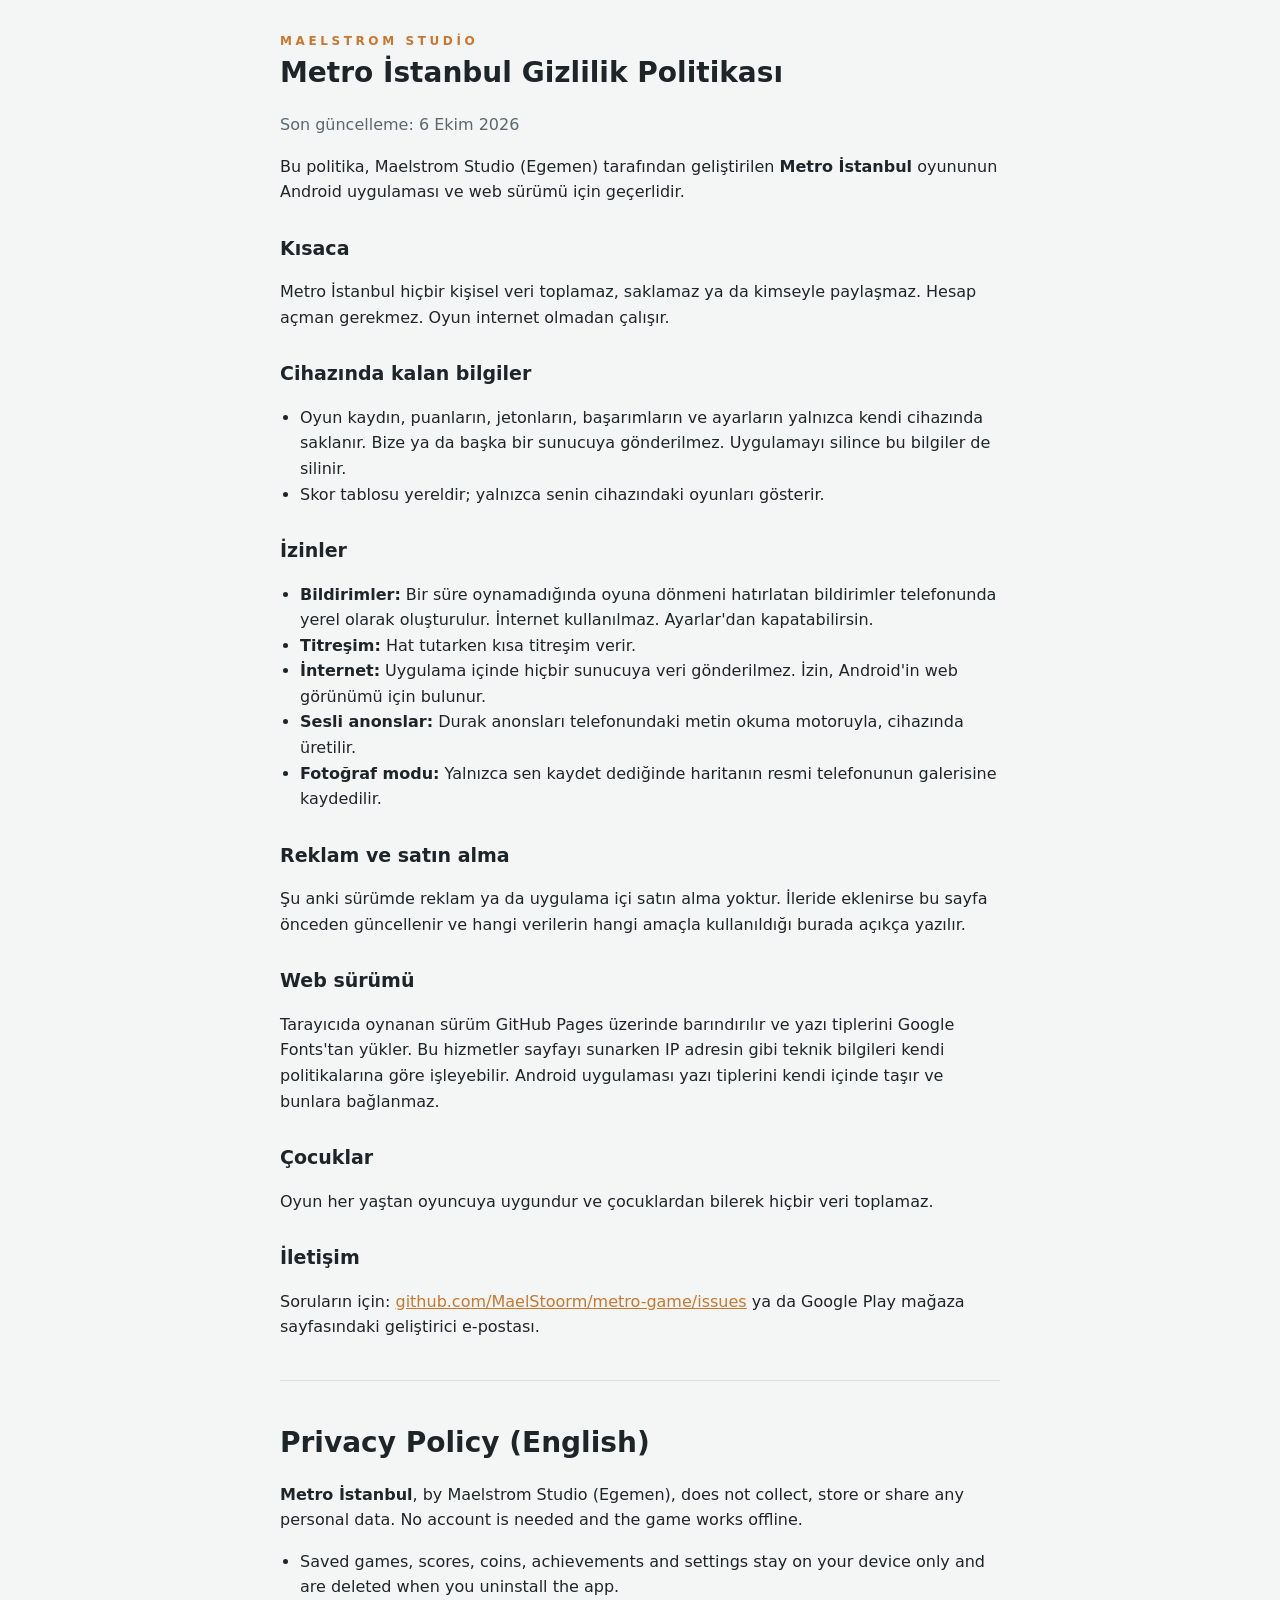
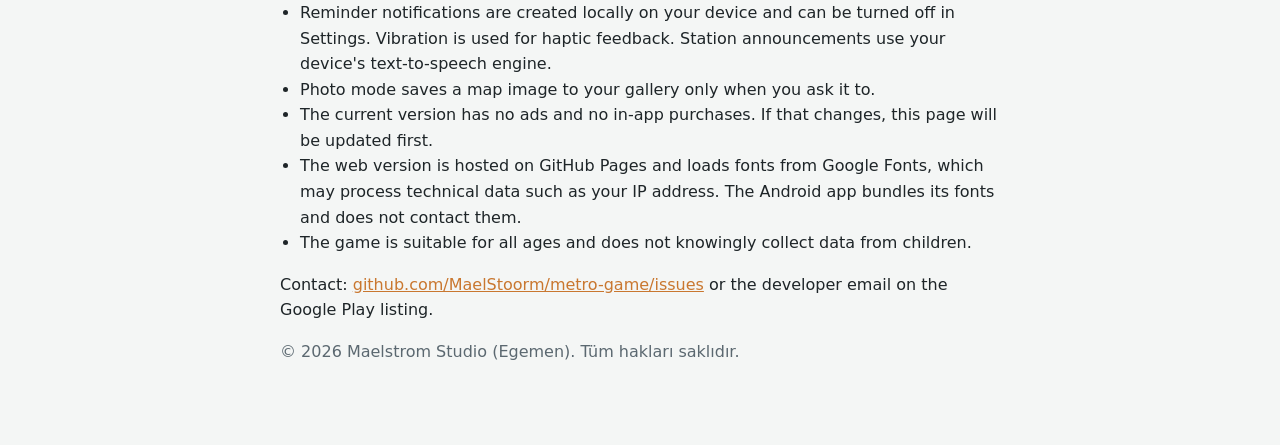
==== gizlilik.html @ 993d7b56 "Gizlilik politikası sayfası (Google Play için)" ====
<!doctype html>
<html lang="tr">
<head>
<meta charset="utf-8">
<meta name="viewport" content="width=device-width,initial-scale=1">
<title>Metro İstanbul · Gizlilik Politikası</title>
<style>
:root{--bg:#F4F6F5;--fg:#1E2528;--muted:#5B6870;--line:#D9DFDC;--accent:#C9772F}
@media (prefers-color-scheme:dark){:root{--bg:#0E1C26;--fg:#EEF2F3;--muted:#A7B6BE;--line:#26343D;--accent:#F2A65A}}
body{margin:0;background:var(--bg);color:var(--fg);font:16px/1.6 system-ui,-apple-system,"Segoe UI",Roboto,sans-serif}
main{max-width:720px;margin:0 auto;padding:32px 16px 64px}
h1{font-size:28px;margin:0 0 4px}h2{font-size:19px;margin:28px 0 6px}
.eyebrow{letter-spacing:.3em;font-size:12px;color:var(--accent);font-weight:700;text-transform:uppercase}
.muted{color:var(--muted)}hr{border:0;border-top:1px solid var(--line);margin:40px 0}
a{color:var(--accent)}ul{padding-left:20px}
</style>
</head>
<body>
<main>
<div class="eyebrow">Maelstrom Studio</div>
<h1>Metro İstanbul Gizlilik Politikası</h1>
<p class="muted">Son güncelleme: 6 Ekim 2026</p>

<p>Bu politika, Maelstrom Studio (Egemen) tarafından geliştirilen <strong>Metro İstanbul</strong> oyununun Android uygulaması ve web sürümü için geçerlidir.</p>

<h2>Kısaca</h2>
<p>Metro İstanbul hiçbir kişisel veri toplamaz, saklamaz ya da kimseyle paylaşmaz. Hesap açman gerekmez. Oyun internet olmadan çalışır.</p>

<h2>Cihazında kalan bilgiler</h2>
<ul>
<li>Oyun kaydın, puanların, jetonların, başarımların ve ayarların yalnızca kendi cihazında saklanır. Bize ya da başka bir sunucuya gönderilmez. Uygulamayı silince bu bilgiler de silinir.</li>
<li>Skor tablosu yereldir; yalnızca senin cihazındaki oyunları gösterir.</li>
</ul>

<h2>İzinler</h2>
<ul>
<li><strong>Bildirimler:</strong> Bir süre oynamadığında oyuna dönmeni hatırlatan bildirimler telefonunda yerel olarak oluşturulur. İnternet kullanılmaz. Ayarlar'dan kapatabilirsin.</li>
<li><strong>Titreşim:</strong> Hat tutarken kısa titreşim verir.</li>
<li><strong>İnternet:</strong> Uygulama içinde hiçbir sunucuya veri gönderilmez. İzin, Android'in web görünümü için bulunur.</li>
<li><strong>Sesli anonslar:</strong> Durak anonsları telefonundaki metin okuma motoruyla, cihazında üretilir.</li>
<li><strong>Fotoğraf modu:</strong> Yalnızca sen kaydet dediğinde haritanın resmi telefonunun galerisine kaydedilir.</li>
</ul>

<h2>Reklam ve satın alma</h2>
<p>Şu anki sürümde reklam ya da uygulama içi satın alma yoktur. İleride eklenirse bu sayfa önceden güncellenir ve hangi verilerin hangi amaçla kullanıldığı burada açıkça yazılır.</p>

<h2>Web sürümü</h2>
<p>Tarayıcıda oynanan sürüm GitHub Pages üzerinde barındırılır ve yazı tiplerini Google Fonts'tan yükler. Bu hizmetler sayfayı sunarken IP adresin gibi teknik bilgileri kendi politikalarına göre işleyebilir. Android uygulaması yazı tiplerini kendi içinde taşır ve bunlara bağlanmaz.</p>

<h2>Çocuklar</h2>
<p>Oyun her yaştan oyuncuya uygundur ve çocuklardan bilerek hiçbir veri toplamaz.</p>

<h2>İletişim</h2>
<p>Soruların için: <a href="https://github.com/MaelStoorm/metro-game/issues">github.com/MaelStoorm/metro-game/issues</a> ya da Google Play mağaza sayfasındaki geliştirici e-postası.</p>

<hr>

<h1 lang="en">Privacy Policy (English)</h1>
<div lang="en">
<p><strong>Metro İstanbul</strong>, by Maelstrom Studio (Egemen), does not collect, store or share any personal data. No account is needed and the game works offline.</p>
<ul>
<li>Saved games, scores, coins, achievements and settings stay on your device only and are deleted when you uninstall the app.</li>
<li>Reminder notifications are created locally on your device and can be turned off in Settings. Vibration is used for haptic feedback. Station announcements use your device's text-to-speech engine.</li>
<li>Photo mode saves a map image to your gallery only when you ask it to.</li>
<li>The current version has no ads and no in-app purchases. If that changes, this page will be updated first.</li>
<li>The web version is hosted on GitHub Pages and loads fonts from Google Fonts, which may process technical data such as your IP address. The Android app bundles its fonts and does not contact them.</li>
<li>The game is suitable for all ages and does not knowingly collect data from children.</li>
</ul>
<p>Contact: <a href="https://github.com/MaelStoorm/metro-game/issues">github.com/MaelStoorm/metro-game/issues</a> or the developer email on the Google Play listing.</p>
</div>
<p class="muted">© 2026 Maelstrom Studio (Egemen). Tüm hakları saklıdır.</p>
</main>
</body>
</html>
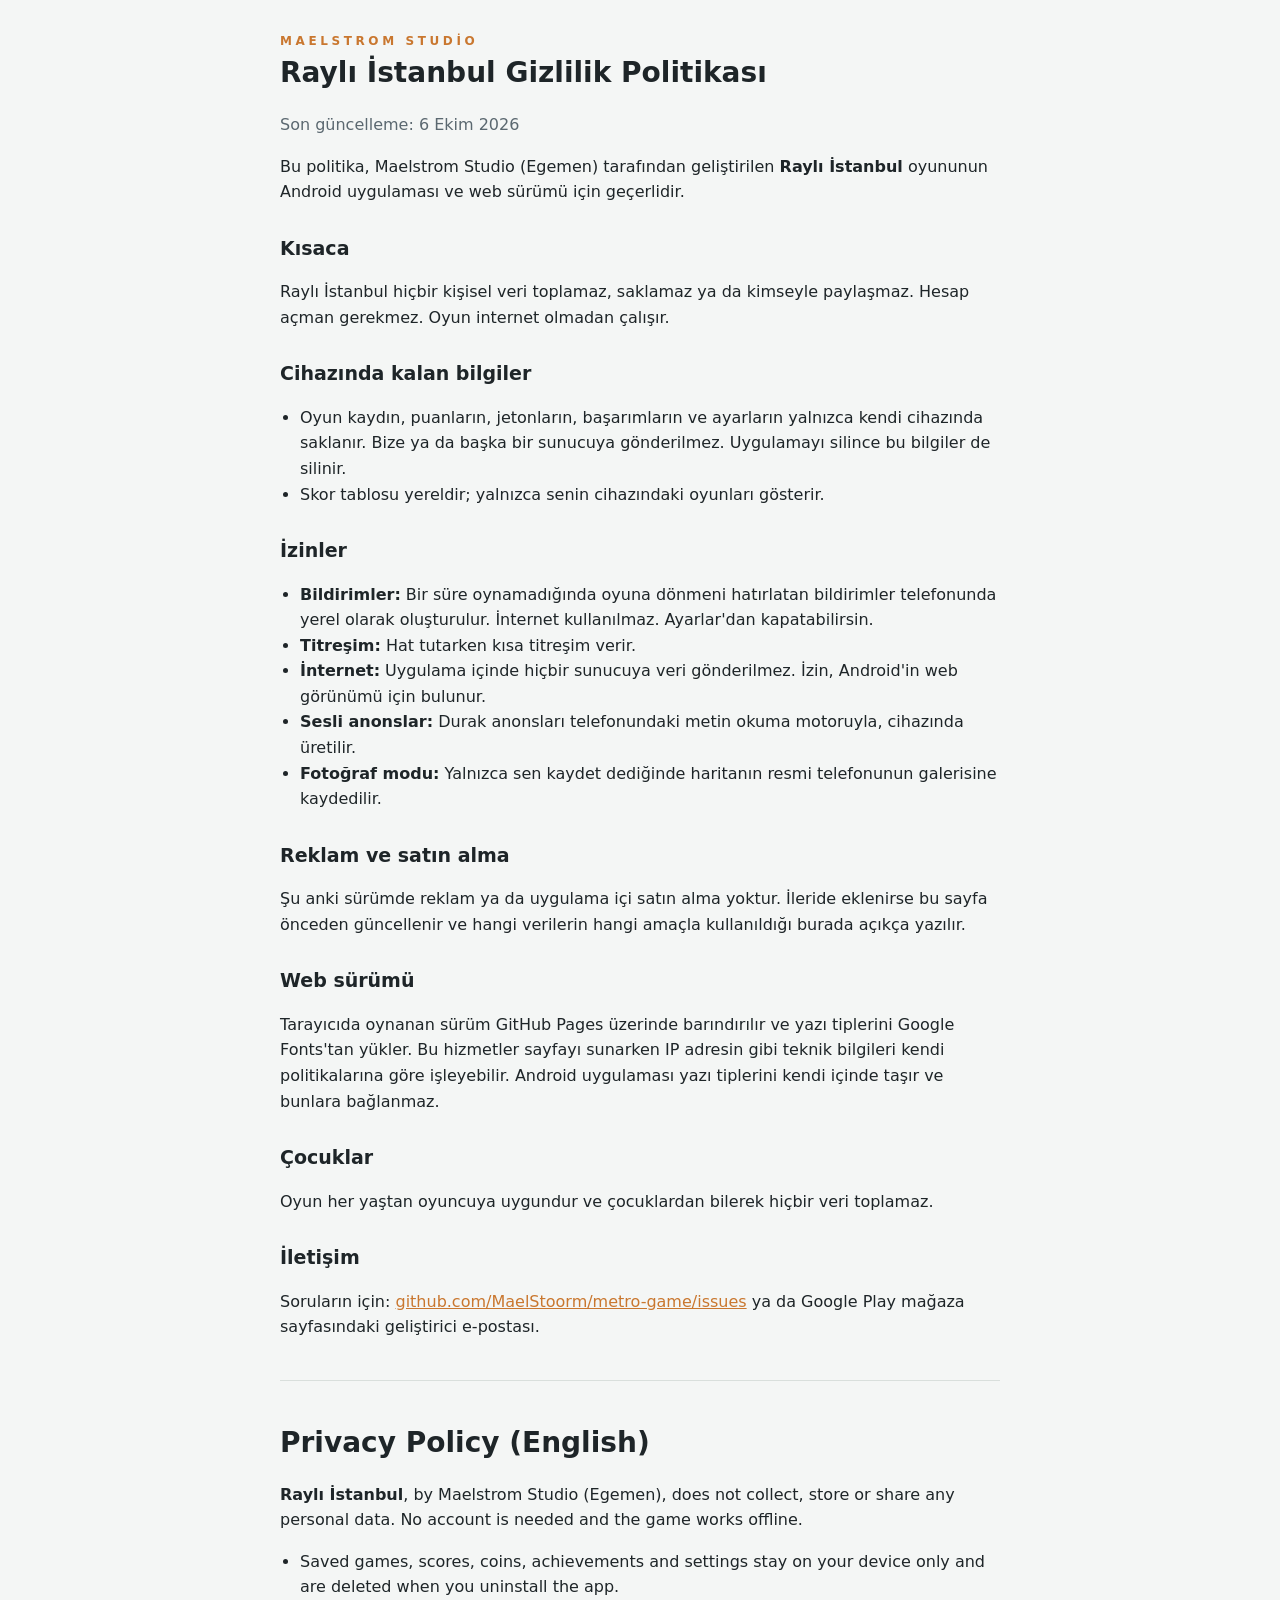
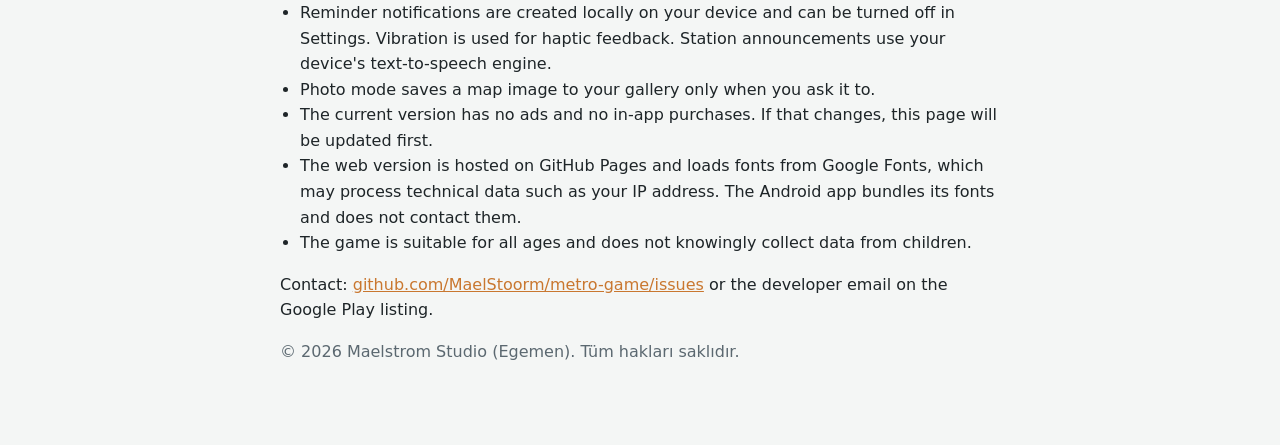
==== commit 215c8d1a: "Oyunun adı Raylı İstanbul oldu Metro İstanbul, metroyu işleten şirketin adı olduğu için Google Play'" ====
--- a/gizlilik.html
+++ b/gizlilik.html
@@ -3,7 +3,7 @@
 <head>
 <meta charset="utf-8">
 <meta name="viewport" content="width=device-width,initial-scale=1">
-<title>Metro İstanbul · Gizlilik Politikası</title>
+<title>Raylı İstanbul · Gizlilik Politikası</title>
 <style>
 :root{--bg:#F4F6F5;--fg:#1E2528;--muted:#5B6870;--line:#D9DFDC;--accent:#C9772F}
 @media (prefers-color-scheme:dark){:root{--bg:#0E1C26;--fg:#EEF2F3;--muted:#A7B6BE;--line:#26343D;--accent:#F2A65A}}
@@ -18,13 +18,13 @@
 <body>
 <main>
 <div class="eyebrow">Maelstrom Studio</div>
-<h1>Metro İstanbul Gizlilik Politikası</h1>
+<h1>Raylı İstanbul Gizlilik Politikası</h1>
 <p class="muted">Son güncelleme: 6 Ekim 2026</p>
 
-<p>Bu politika, Maelstrom Studio (Egemen) tarafından geliştirilen <strong>Metro İstanbul</strong> oyununun Android uygulaması ve web sürümü için geçerlidir.</p>
+<p>Bu politika, Maelstrom Studio (Egemen) tarafından geliştirilen <strong>Raylı İstanbul</strong> oyununun Android uygulaması ve web sürümü için geçerlidir.</p>
 
 <h2>Kısaca</h2>
-<p>Metro İstanbul hiçbir kişisel veri toplamaz, saklamaz ya da kimseyle paylaşmaz. Hesap açman gerekmez. Oyun internet olmadan çalışır.</p>
+<p>Raylı İstanbul hiçbir kişisel veri toplamaz, saklamaz ya da kimseyle paylaşmaz. Hesap açman gerekmez. Oyun internet olmadan çalışır.</p>
 
 <h2>Cihazında kalan bilgiler</h2>
 <ul>
@@ -57,7 +57,7 @@
 
 <h1 lang="en">Privacy Policy (English)</h1>
 <div lang="en">
-<p><strong>Metro İstanbul</strong>, by Maelstrom Studio (Egemen), does not collect, store or share any personal data. No account is needed and the game works offline.</p>
+<p><strong>Raylı İstanbul</strong>, by Maelstrom Studio (Egemen), does not collect, store or share any personal data. No account is needed and the game works offline.</p>
 <ul>
 <li>Saved games, scores, coins, achievements and settings stay on your device only and are deleted when you uninstall the app.</li>
 <li>Reminder notifications are created locally on your device and can be turned off in Settings. Vibration is used for haptic feedback. Station announcements use your device's text-to-speech engine.</li>
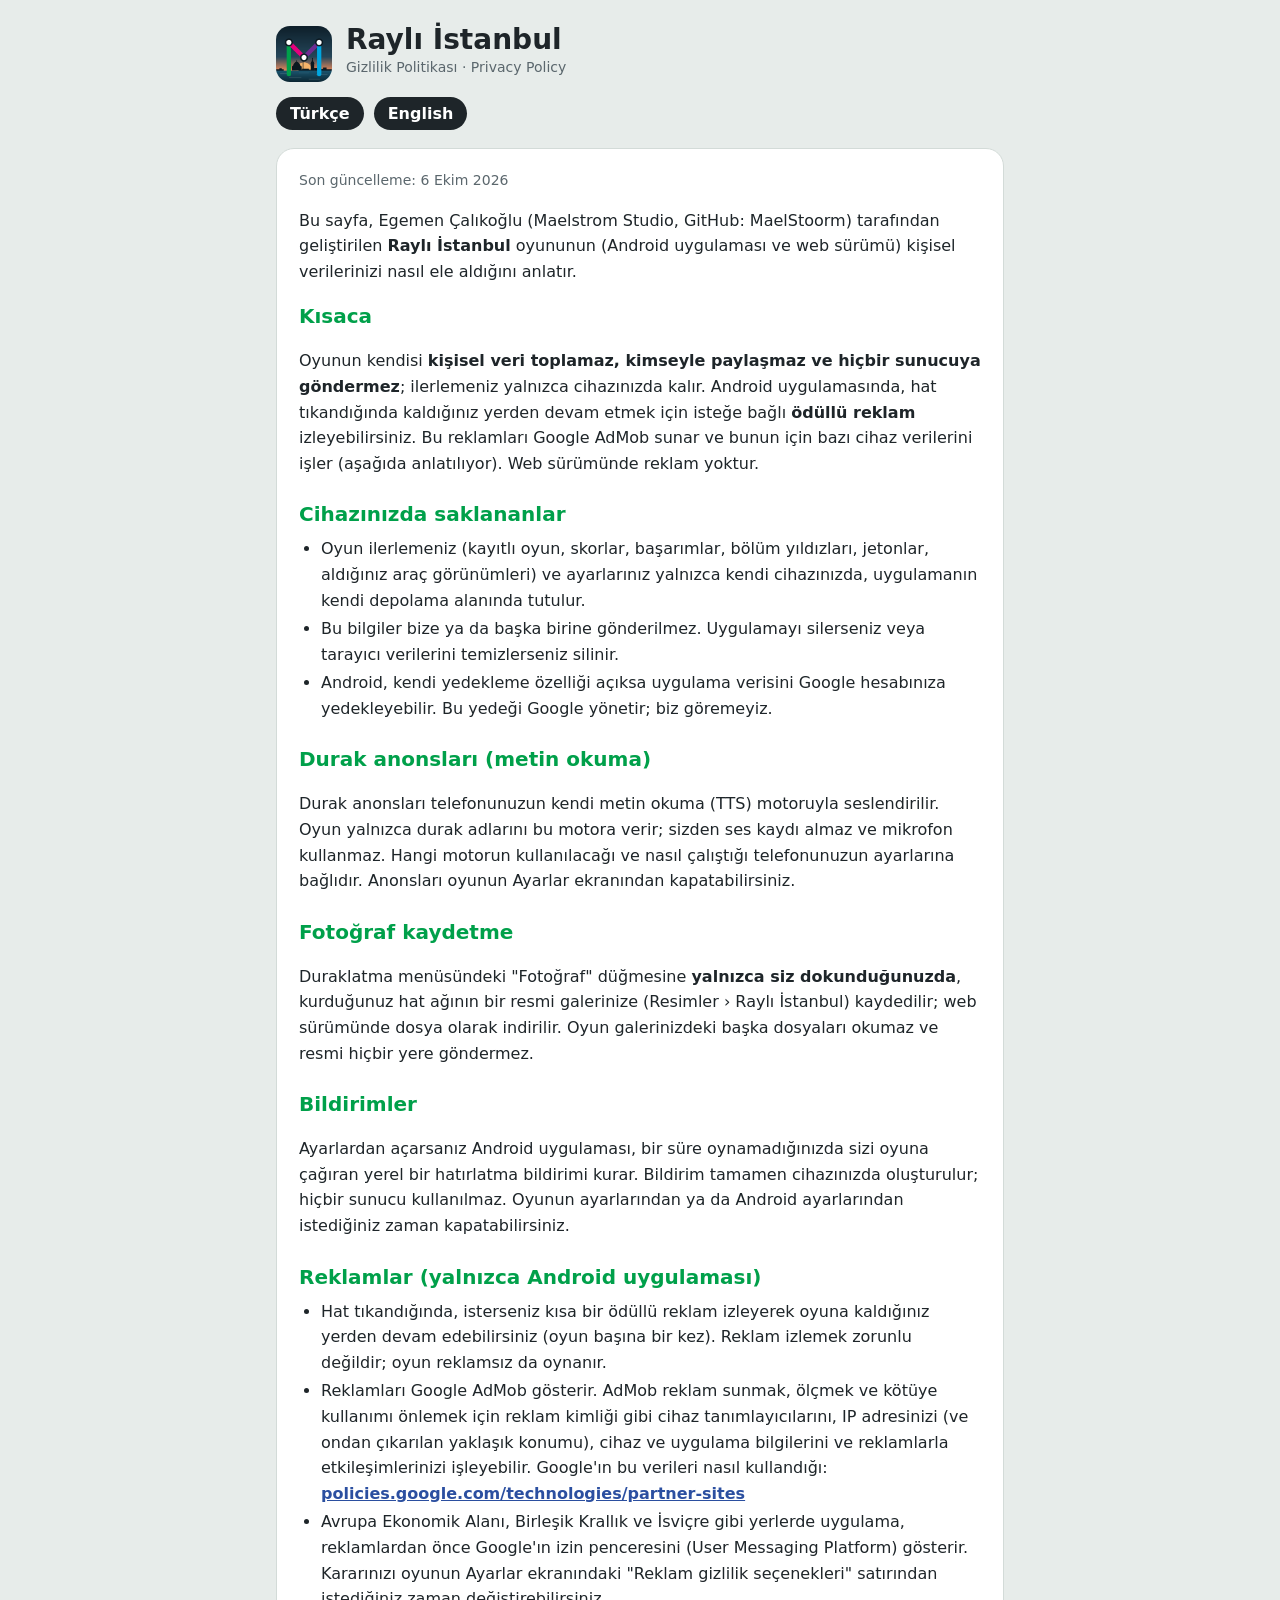
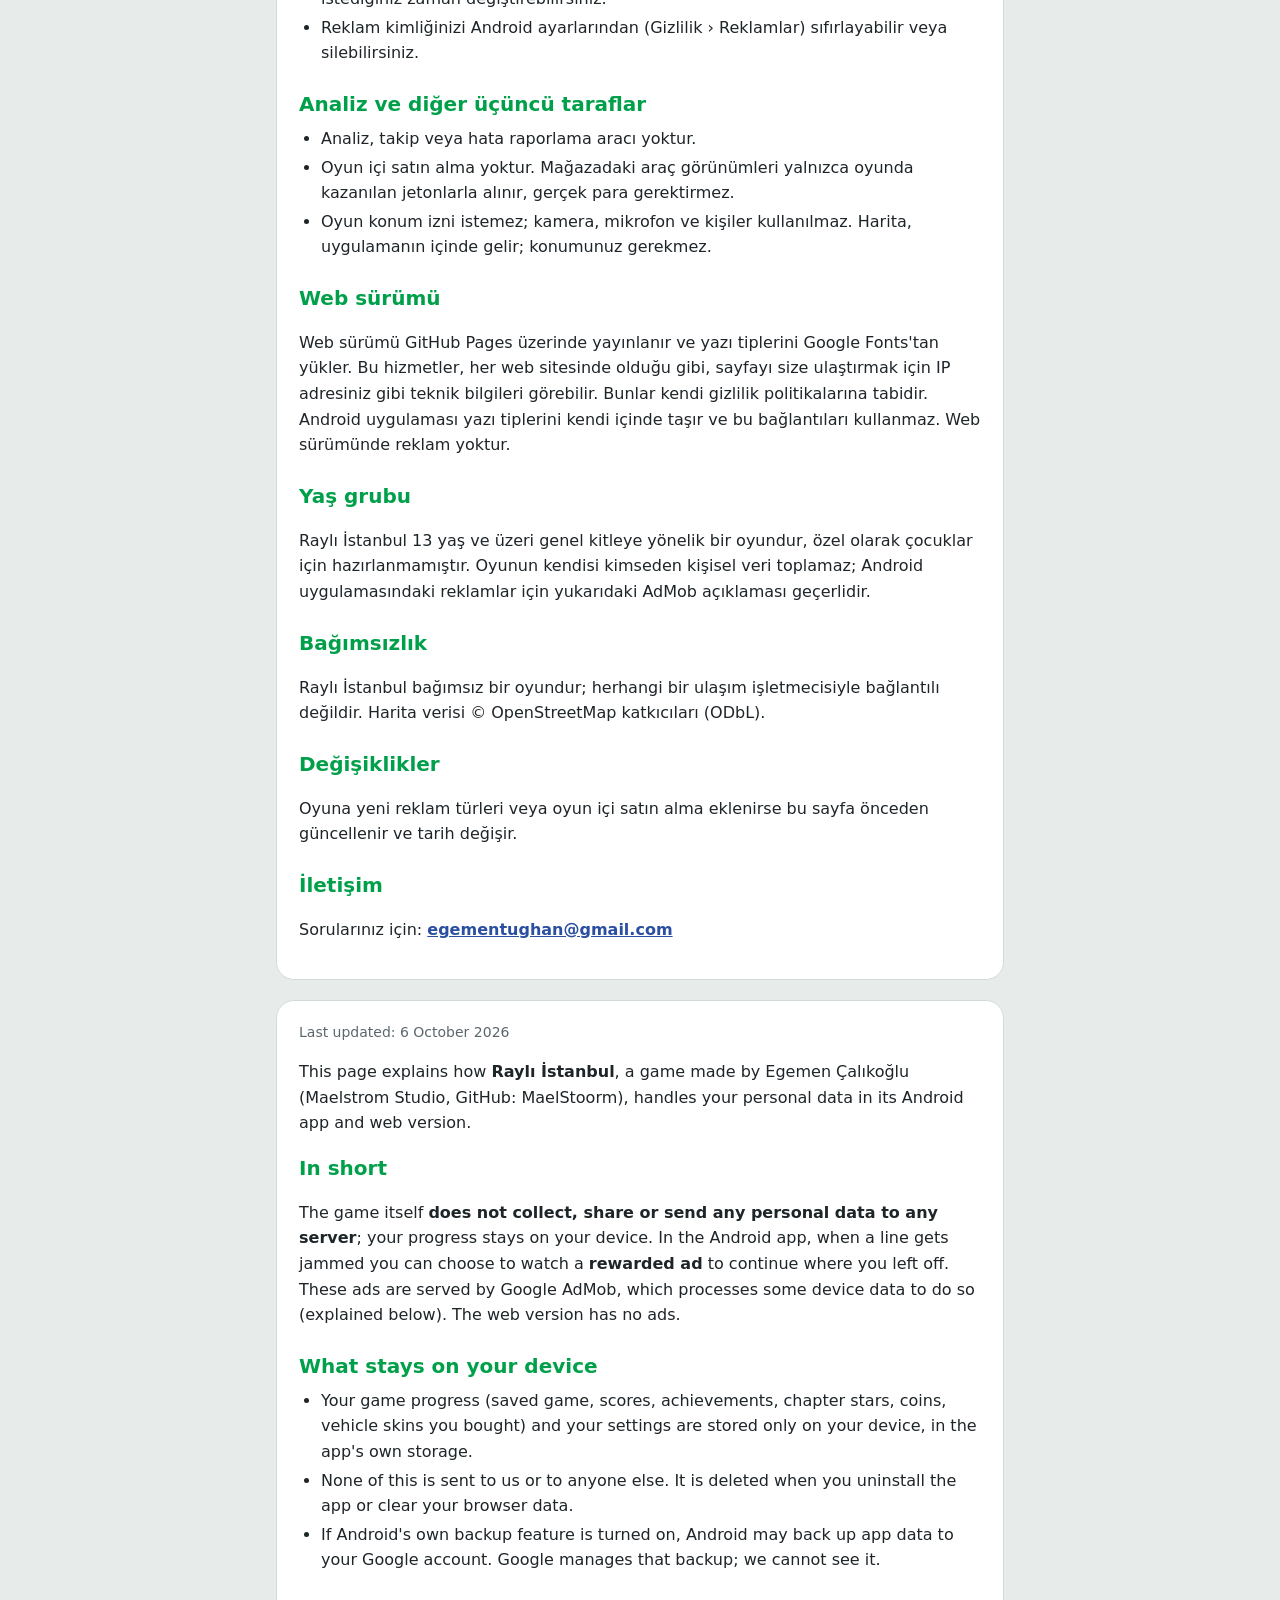
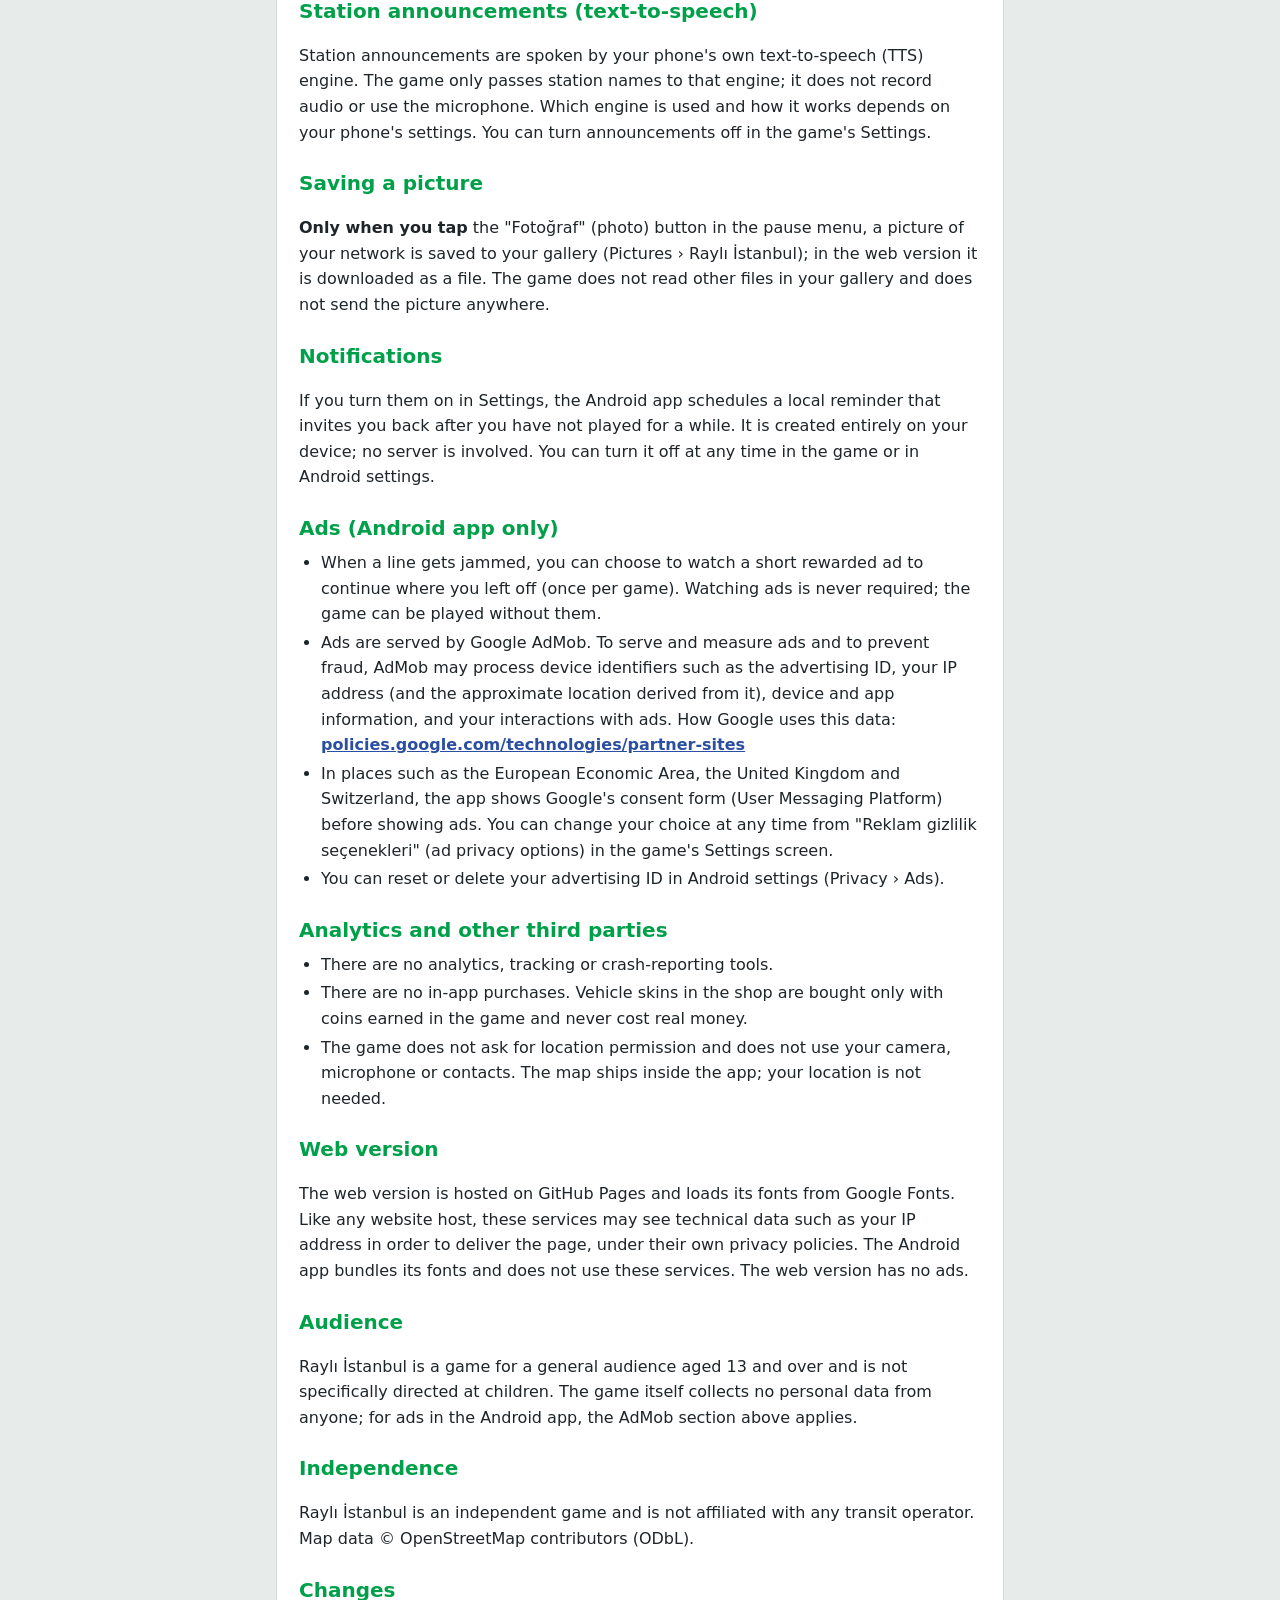
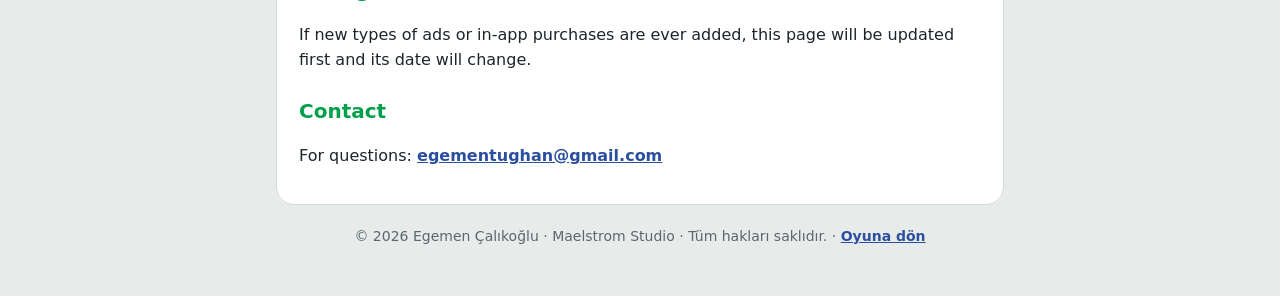
==== commit 5becde8e: "Gizlilik politikası sayfası eklendi (Türkçe ve İngilizce)" ====
--- a/gizlilik.html
+++ b/gizlilik.html
@@ -2,73 +2,151 @@
 <html lang="tr">
 <head>
 <meta charset="utf-8">
-<meta name="viewport" content="width=device-width,initial-scale=1">
+<meta name="viewport" content="width=device-width, initial-scale=1">
 <title>Raylı İstanbul · Gizlilik Politikası</title>
+<meta name="author" content="Egemen Çalıkoğlu (MaelStoorm)">
+<meta name="copyright" content="© 2026 Egemen Çalıkoğlu. Tüm hakları saklıdır.">
+<link rel="icon" href="icon-192.png">
 <style>
-:root{--bg:#F4F6F5;--fg:#1E2528;--muted:#5B6870;--line:#D9DFDC;--accent:#C9772F}
-@media (prefers-color-scheme:dark){:root{--bg:#0E1C26;--fg:#EEF2F3;--muted:#A7B6BE;--line:#26343D;--accent:#F2A65A}}
-body{margin:0;background:var(--bg);color:var(--fg);font:16px/1.6 system-ui,-apple-system,"Segoe UI",Roboto,sans-serif}
-main{max-width:720px;margin:0 auto;padding:32px 16px 64px}
-h1{font-size:28px;margin:0 0 4px}h2{font-size:19px;margin:28px 0 6px}
-.eyebrow{letter-spacing:.3em;font-size:12px;color:var(--accent);font-weight:700;text-transform:uppercase}
-.muted{color:var(--muted)}hr{border:0;border-top:1px solid var(--line);margin:40px 0}
-a{color:var(--accent)}ul{padding-left:20px}
+:root{--bg:#e7ecea;--paper:#ffffff;--ink:#1e2529;--ink-soft:#5b676d;--accent:#00A04A;--link:#2B4FA0;--line:#d3dbd8;color-scheme:light}
+*{box-sizing:border-box}
+body{margin:0;background:var(--bg);color:var(--ink);font:16px/1.6 "Barlow",system-ui,-apple-system,"Segoe UI",sans-serif}
+main{max-width:760px;margin:0 auto;padding:24px 16px 48px}
+header{display:flex;align-items:center;gap:14px;margin:0 0 6px}
+header img{width:56px;height:56px;border-radius:14px;flex:none}
+.card{background:var(--paper);border:1px solid var(--line);border-radius:18px;padding:20px 22px;margin:0 0 20px}
+h1{font-size:28px;line-height:1.15;margin:0}
+h2{font-size:20px;margin:22px 0 6px;color:var(--accent)}
+h2:first-of-type{margin-top:8px}
+.sub{color:var(--ink-soft);margin:0 0 6px;font-size:14px}
+ul{padding-left:22px;margin:6px 0}
+li{margin:3px 0}
+a{color:var(--link);font-weight:600;overflow-wrap:anywhere}
+.lang{display:flex;gap:10px;margin:12px 0 18px}
+.lang a{background:var(--ink);border-radius:99px;padding:4px 14px;text-decoration:none;color:#fff}
+footer{color:var(--ink-soft);font-size:14px;text-align:center}
 </style>
 </head>
 <body>
 <main>
-<div class="eyebrow">Maelstrom Studio</div>
-<h1>Raylı İstanbul Gizlilik Politikası</h1>
-<p class="muted">Son güncelleme: 6 Ekim 2026</p>
+<header>
+  <img src="icon-192.png" alt="">
+  <div>
+    <h1>Raylı İstanbul</h1>
+    <p class="sub">Gizlilik Politikası · Privacy Policy</p>
+  </div>
+</header>
+<nav class="lang"><a href="#tr">Türkçe</a><a href="#en">English</a></nav>
 
-<p>Bu politika, Maelstrom Studio (Egemen) tarafından geliştirilen <strong>Raylı İstanbul</strong> oyununun Android uygulaması ve web sürümü için geçerlidir.</p>
+<section class="card" id="tr" lang="tr">
+  <p class="sub">Son güncelleme: 6 Ekim 2026</p>
+  <p>Bu sayfa, Egemen Çalıkoğlu (Maelstrom Studio, GitHub: MaelStoorm) tarafından geliştirilen <strong>Raylı İstanbul</strong> oyununun (Android uygulaması ve web sürümü) kişisel verilerinizi nasıl ele aldığını anlatır.</p>
 
-<h2>Kısaca</h2>
-<p>Raylı İstanbul hiçbir kişisel veri toplamaz, saklamaz ya da kimseyle paylaşmaz. Hesap açman gerekmez. Oyun internet olmadan çalışır.</p>
+  <h2>Kısaca</h2>
+  <p>Oyunun kendisi <strong>kişisel veri toplamaz, kimseyle paylaşmaz ve hiçbir sunucuya göndermez</strong>; ilerlemeniz yalnızca cihazınızda kalır. Android uygulamasında, hat tıkandığında kaldığınız yerden devam etmek için isteğe bağlı <strong>ödüllü reklam</strong> izleyebilirsiniz. Bu reklamları Google AdMob sunar ve bunun için bazı cihaz verilerini işler (aşağıda anlatılıyor). Web sürümünde reklam yoktur.</p>
 
-<h2>Cihazında kalan bilgiler</h2>
-<ul>
-<li>Oyun kaydın, puanların, jetonların, başarımların ve ayarların yalnızca kendi cihazında saklanır. Bize ya da başka bir sunucuya gönderilmez. Uygulamayı silince bu bilgiler de silinir.</li>
-<li>Skor tablosu yereldir; yalnızca senin cihazındaki oyunları gösterir.</li>
-</ul>
+  <h2>Cihazınızda saklananlar</h2>
+  <ul>
+    <li>Oyun ilerlemeniz (kayıtlı oyun, skorlar, başarımlar, bölüm yıldızları, jetonlar, aldığınız araç görünümleri) ve ayarlarınız yalnızca kendi cihazınızda, uygulamanın kendi depolama alanında tutulur.</li>
+    <li>Bu bilgiler bize ya da başka birine gönderilmez. Uygulamayı silerseniz veya tarayıcı verilerini temizlerseniz silinir.</li>
+    <li>Android, kendi yedekleme özelliği açıksa uygulama verisini Google hesabınıza yedekleyebilir. Bu yedeği Google yönetir; biz göremeyiz.</li>
+  </ul>
 
-<h2>İzinler</h2>
-<ul>
-<li><strong>Bildirimler:</strong> Bir süre oynamadığında oyuna dönmeni hatırlatan bildirimler telefonunda yerel olarak oluşturulur. İnternet kullanılmaz. Ayarlar'dan kapatabilirsin.</li>
-<li><strong>Titreşim:</strong> Hat tutarken kısa titreşim verir.</li>
-<li><strong>İnternet:</strong> Uygulama içinde hiçbir sunucuya veri gönderilmez. İzin, Android'in web görünümü için bulunur.</li>
-<li><strong>Sesli anonslar:</strong> Durak anonsları telefonundaki metin okuma motoruyla, cihazında üretilir.</li>
-<li><strong>Fotoğraf modu:</strong> Yalnızca sen kaydet dediğinde haritanın resmi telefonunun galerisine kaydedilir.</li>
-</ul>
+  <h2>Durak anonsları (metin okuma)</h2>
+  <p>Durak anonsları telefonunuzun kendi metin okuma (TTS) motoruyla seslendirilir. Oyun yalnızca durak adlarını bu motora verir; sizden ses kaydı almaz ve mikrofon kullanmaz. Hangi motorun kullanılacağı ve nasıl çalıştığı telefonunuzun ayarlarına bağlıdır. Anonsları oyunun Ayarlar ekranından kapatabilirsiniz.</p>
 
-<h2>Reklam ve satın alma</h2>
-<p>Şu anki sürümde reklam ya da uygulama içi satın alma yoktur. İleride eklenirse bu sayfa önceden güncellenir ve hangi verilerin hangi amaçla kullanıldığı burada açıkça yazılır.</p>
+  <h2>Fotoğraf kaydetme</h2>
+  <p>Duraklatma menüsündeki "Fotoğraf" düğmesine <strong>yalnızca siz dokunduğunuzda</strong>, kurduğunuz hat ağının bir resmi galerinize (Resimler › Raylı İstanbul) kaydedilir; web sürümünde dosya olarak indirilir. Oyun galerinizdeki başka dosyaları okumaz ve resmi hiçbir yere göndermez.</p>
 
-<h2>Web sürümü</h2>
-<p>Tarayıcıda oynanan sürüm GitHub Pages üzerinde barındırılır ve yazı tiplerini Google Fonts'tan yükler. Bu hizmetler sayfayı sunarken IP adresin gibi teknik bilgileri kendi politikalarına göre işleyebilir. Android uygulaması yazı tiplerini kendi içinde taşır ve bunlara bağlanmaz.</p>
+  <h2>Bildirimler</h2>
+  <p>Ayarlardan açarsanız Android uygulaması, bir süre oynamadığınızda sizi oyuna çağıran yerel bir hatırlatma bildirimi kurar. Bildirim tamamen cihazınızda oluşturulur; hiçbir sunucu kullanılmaz. Oyunun ayarlarından ya da Android ayarlarından istediğiniz zaman kapatabilirsiniz.</p>
 
-<h2>Çocuklar</h2>
-<p>Oyun her yaştan oyuncuya uygundur ve çocuklardan bilerek hiçbir veri toplamaz.</p>
+  <h2>Reklamlar (yalnızca Android uygulaması)</h2>
+  <ul>
+    <li>Hat tıkandığında, isterseniz kısa bir ödüllü reklam izleyerek oyuna kaldığınız yerden devam edebilirsiniz (oyun başına bir kez). Reklam izlemek zorunlu değildir; oyun reklamsız da oynanır.</li>
+    <li>Reklamları Google AdMob gösterir. AdMob reklam sunmak, ölçmek ve kötüye kullanımı önlemek için reklam kimliği gibi cihaz tanımlayıcılarını, IP adresinizi (ve ondan çıkarılan yaklaşık konumu), cihaz ve uygulama bilgilerini ve reklamlarla etkileşimlerinizi işleyebilir. Google'ın bu verileri nasıl kullandığı: <a href="https://policies.google.com/technologies/partner-sites">policies.google.com/technologies/partner-sites</a></li>
+    <li>Avrupa Ekonomik Alanı, Birleşik Krallık ve İsviçre gibi yerlerde uygulama, reklamlardan önce Google'ın izin penceresini (User Messaging Platform) gösterir. Kararınızı oyunun Ayarlar ekranındaki "Reklam gizlilik seçenekleri" satırından istediğiniz zaman değiştirebilirsiniz.</li>
+    <li>Reklam kimliğinizi Android ayarlarından (Gizlilik › Reklamlar) sıfırlayabilir veya silebilirsiniz.</li>
+  </ul>
 
-<h2>İletişim</h2>
-<p>Soruların için: <a href="https://github.com/MaelStoorm/metro-game/issues">github.com/MaelStoorm/metro-game/issues</a> ya da Google Play mağaza sayfasındaki geliştirici e-postası.</p>
+  <h2>Analiz ve diğer üçüncü taraflar</h2>
+  <ul>
+    <li>Analiz, takip veya hata raporlama aracı yoktur.</li>
+    <li>Oyun içi satın alma yoktur. Mağazadaki araç görünümleri yalnızca oyunda kazanılan jetonlarla alınır, gerçek para gerektirmez.</li>
+    <li>Oyun konum izni istemez; kamera, mikrofon ve kişiler kullanılmaz. Harita, uygulamanın içinde gelir; konumunuz gerekmez.</li>
+  </ul>
 
-<hr>
+  <h2>Web sürümü</h2>
+  <p>Web sürümü GitHub Pages üzerinde yayınlanır ve yazı tiplerini Google Fonts'tan yükler. Bu hizmetler, her web sitesinde olduğu gibi, sayfayı size ulaştırmak için IP adresiniz gibi teknik bilgileri görebilir. Bunlar kendi gizlilik politikalarına tabidir. Android uygulaması yazı tiplerini kendi içinde taşır ve bu bağlantıları kullanmaz. Web sürümünde reklam yoktur.</p>
 
-<h1 lang="en">Privacy Policy (English)</h1>
-<div lang="en">
-<p><strong>Raylı İstanbul</strong>, by Maelstrom Studio (Egemen), does not collect, store or share any personal data. No account is needed and the game works offline.</p>
-<ul>
-<li>Saved games, scores, coins, achievements and settings stay on your device only and are deleted when you uninstall the app.</li>
-<li>Reminder notifications are created locally on your device and can be turned off in Settings. Vibration is used for haptic feedback. Station announcements use your device's text-to-speech engine.</li>
-<li>Photo mode saves a map image to your gallery only when you ask it to.</li>
-<li>The current version has no ads and no in-app purchases. If that changes, this page will be updated first.</li>
-<li>The web version is hosted on GitHub Pages and loads fonts from Google Fonts, which may process technical data such as your IP address. The Android app bundles its fonts and does not contact them.</li>
-<li>The game is suitable for all ages and does not knowingly collect data from children.</li>
-</ul>
-<p>Contact: <a href="https://github.com/MaelStoorm/metro-game/issues">github.com/MaelStoorm/metro-game/issues</a> or the developer email on the Google Play listing.</p>
-</div>
-<p class="muted">© 2026 Maelstrom Studio (Egemen). Tüm hakları saklıdır.</p>
+  <h2>Yaş grubu</h2>
+  <p>Raylı İstanbul 13 yaş ve üzeri genel kitleye yönelik bir oyundur, özel olarak çocuklar için hazırlanmamıştır. Oyunun kendisi kimseden kişisel veri toplamaz; Android uygulamasındaki reklamlar için yukarıdaki AdMob açıklaması geçerlidir.</p>
+
+  <h2>Bağımsızlık</h2>
+  <p>Raylı İstanbul bağımsız bir oyundur; herhangi bir ulaşım işletmecisiyle bağlantılı değildir. Harita verisi © OpenStreetMap katkıcıları (ODbL).</p>
+
+  <h2>Değişiklikler</h2>
+  <p>Oyuna yeni reklam türleri veya oyun içi satın alma eklenirse bu sayfa önceden güncellenir ve tarih değişir.</p>
+
+  <h2>İletişim</h2>
+  <p>Sorularınız için: <a href="mailto:egementughan@gmail.com">egementughan@gmail.com</a></p>
+</section>
+
+<section class="card" id="en" lang="en">
+  <p class="sub">Last updated: 6 October 2026</p>
+  <p>This page explains how <strong>Raylı İstanbul</strong>, a game made by Egemen Çalıkoğlu (Maelstrom Studio, GitHub: MaelStoorm), handles your personal data in its Android app and web version.</p>
+
+  <h2>In short</h2>
+  <p>The game itself <strong>does not collect, share or send any personal data to any server</strong>; your progress stays on your device. In the Android app, when a line gets jammed you can choose to watch a <strong>rewarded ad</strong> to continue where you left off. These ads are served by Google AdMob, which processes some device data to do so (explained below). The web version has no ads.</p>
+
+  <h2>What stays on your device</h2>
+  <ul>
+    <li>Your game progress (saved game, scores, achievements, chapter stars, coins, vehicle skins you bought) and your settings are stored only on your device, in the app's own storage.</li>
+    <li>None of this is sent to us or to anyone else. It is deleted when you uninstall the app or clear your browser data.</li>
+    <li>If Android's own backup feature is turned on, Android may back up app data to your Google account. Google manages that backup; we cannot see it.</li>
+  </ul>
+
+  <h2>Station announcements (text-to-speech)</h2>
+  <p>Station announcements are spoken by your phone's own text-to-speech (TTS) engine. The game only passes station names to that engine; it does not record audio or use the microphone. Which engine is used and how it works depends on your phone's settings. You can turn announcements off in the game's Settings.</p>
+
+  <h2>Saving a picture</h2>
+  <p><strong>Only when you tap</strong> the "Fotoğraf" (photo) button in the pause menu, a picture of your network is saved to your gallery (Pictures › Raylı İstanbul); in the web version it is downloaded as a file. The game does not read other files in your gallery and does not send the picture anywhere.</p>
+
+  <h2>Notifications</h2>
+  <p>If you turn them on in Settings, the Android app schedules a local reminder that invites you back after you have not played for a while. It is created entirely on your device; no server is involved. You can turn it off at any time in the game or in Android settings.</p>
+
+  <h2>Ads (Android app only)</h2>
+  <ul>
+    <li>When a line gets jammed, you can choose to watch a short rewarded ad to continue where you left off (once per game). Watching ads is never required; the game can be played without them.</li>
+    <li>Ads are served by Google AdMob. To serve and measure ads and to prevent fraud, AdMob may process device identifiers such as the advertising ID, your IP address (and the approximate location derived from it), device and app information, and your interactions with ads. How Google uses this data: <a href="https://policies.google.com/technologies/partner-sites">policies.google.com/technologies/partner-sites</a></li>
+    <li>In places such as the European Economic Area, the United Kingdom and Switzerland, the app shows Google's consent form (User Messaging Platform) before showing ads. You can change your choice at any time from "Reklam gizlilik seçenekleri" (ad privacy options) in the game's Settings screen.</li>
+    <li>You can reset or delete your advertising ID in Android settings (Privacy › Ads).</li>
+  </ul>
+
+  <h2>Analytics and other third parties</h2>
+  <ul>
+    <li>There are no analytics, tracking or crash-reporting tools.</li>
+    <li>There are no in-app purchases. Vehicle skins in the shop are bought only with coins earned in the game and never cost real money.</li>
+    <li>The game does not ask for location permission and does not use your camera, microphone or contacts. The map ships inside the app; your location is not needed.</li>
+  </ul>
+
+  <h2>Web version</h2>
+  <p>The web version is hosted on GitHub Pages and loads its fonts from Google Fonts. Like any website host, these services may see technical data such as your IP address in order to deliver the page, under their own privacy policies. The Android app bundles its fonts and does not use these services. The web version has no ads.</p>
+
+  <h2>Audience</h2>
+  <p>Raylı İstanbul is a game for a general audience aged 13 and over and is not specifically directed at children. The game itself collects no personal data from anyone; for ads in the Android app, the AdMob section above applies.</p>
+
+  <h2>Independence</h2>
+  <p>Raylı İstanbul is an independent game and is not affiliated with any transit operator. Map data © OpenStreetMap contributors (ODbL).</p>
+
+  <h2>Changes</h2>
+  <p>If new types of ads or in-app purchases are ever added, this page will be updated first and its date will change.</p>
+
+  <h2>Contact</h2>
+  <p>For questions: <a href="mailto:egementughan@gmail.com">egementughan@gmail.com</a></p>
+</section>
+
+<footer>© 2026 Egemen Çalıkoğlu · Maelstrom Studio · Tüm hakları saklıdır. · <a href="./">Oyuna dön</a></footer>
 </main>
 </body>
 </html>
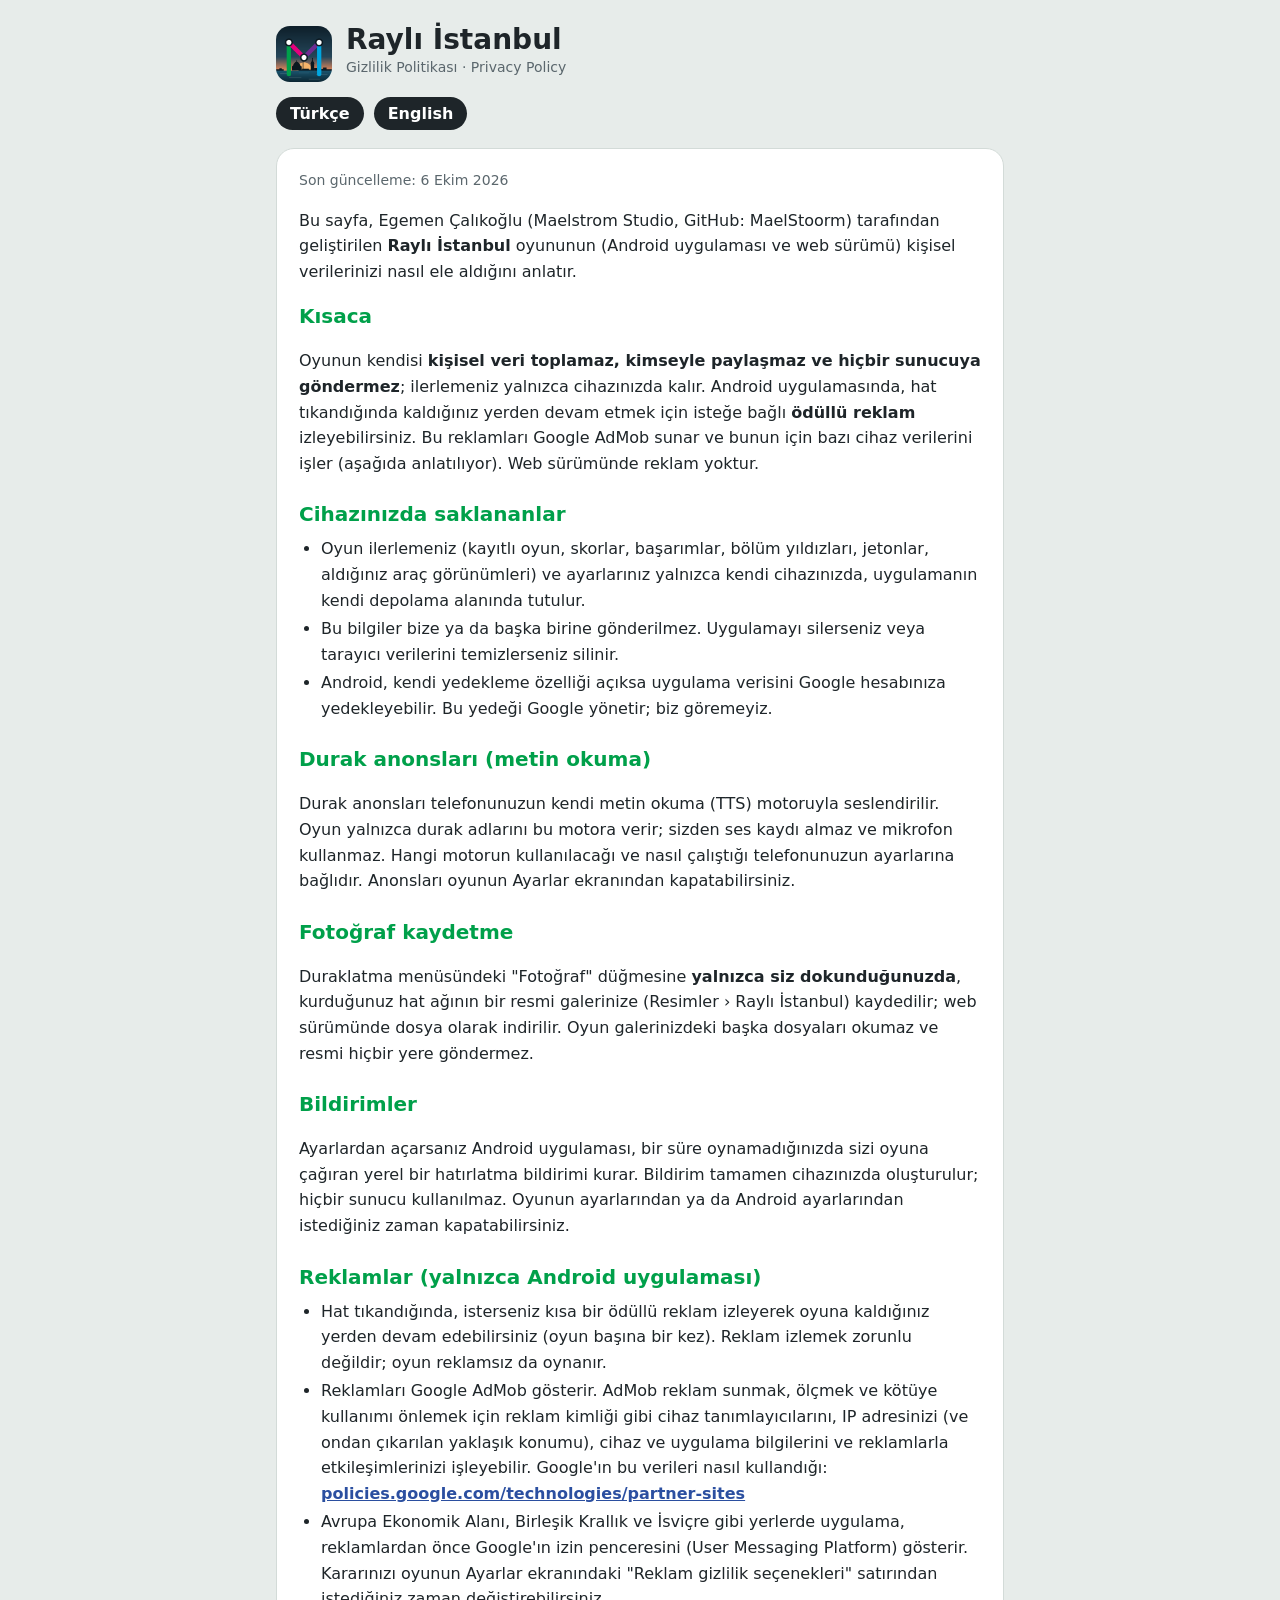
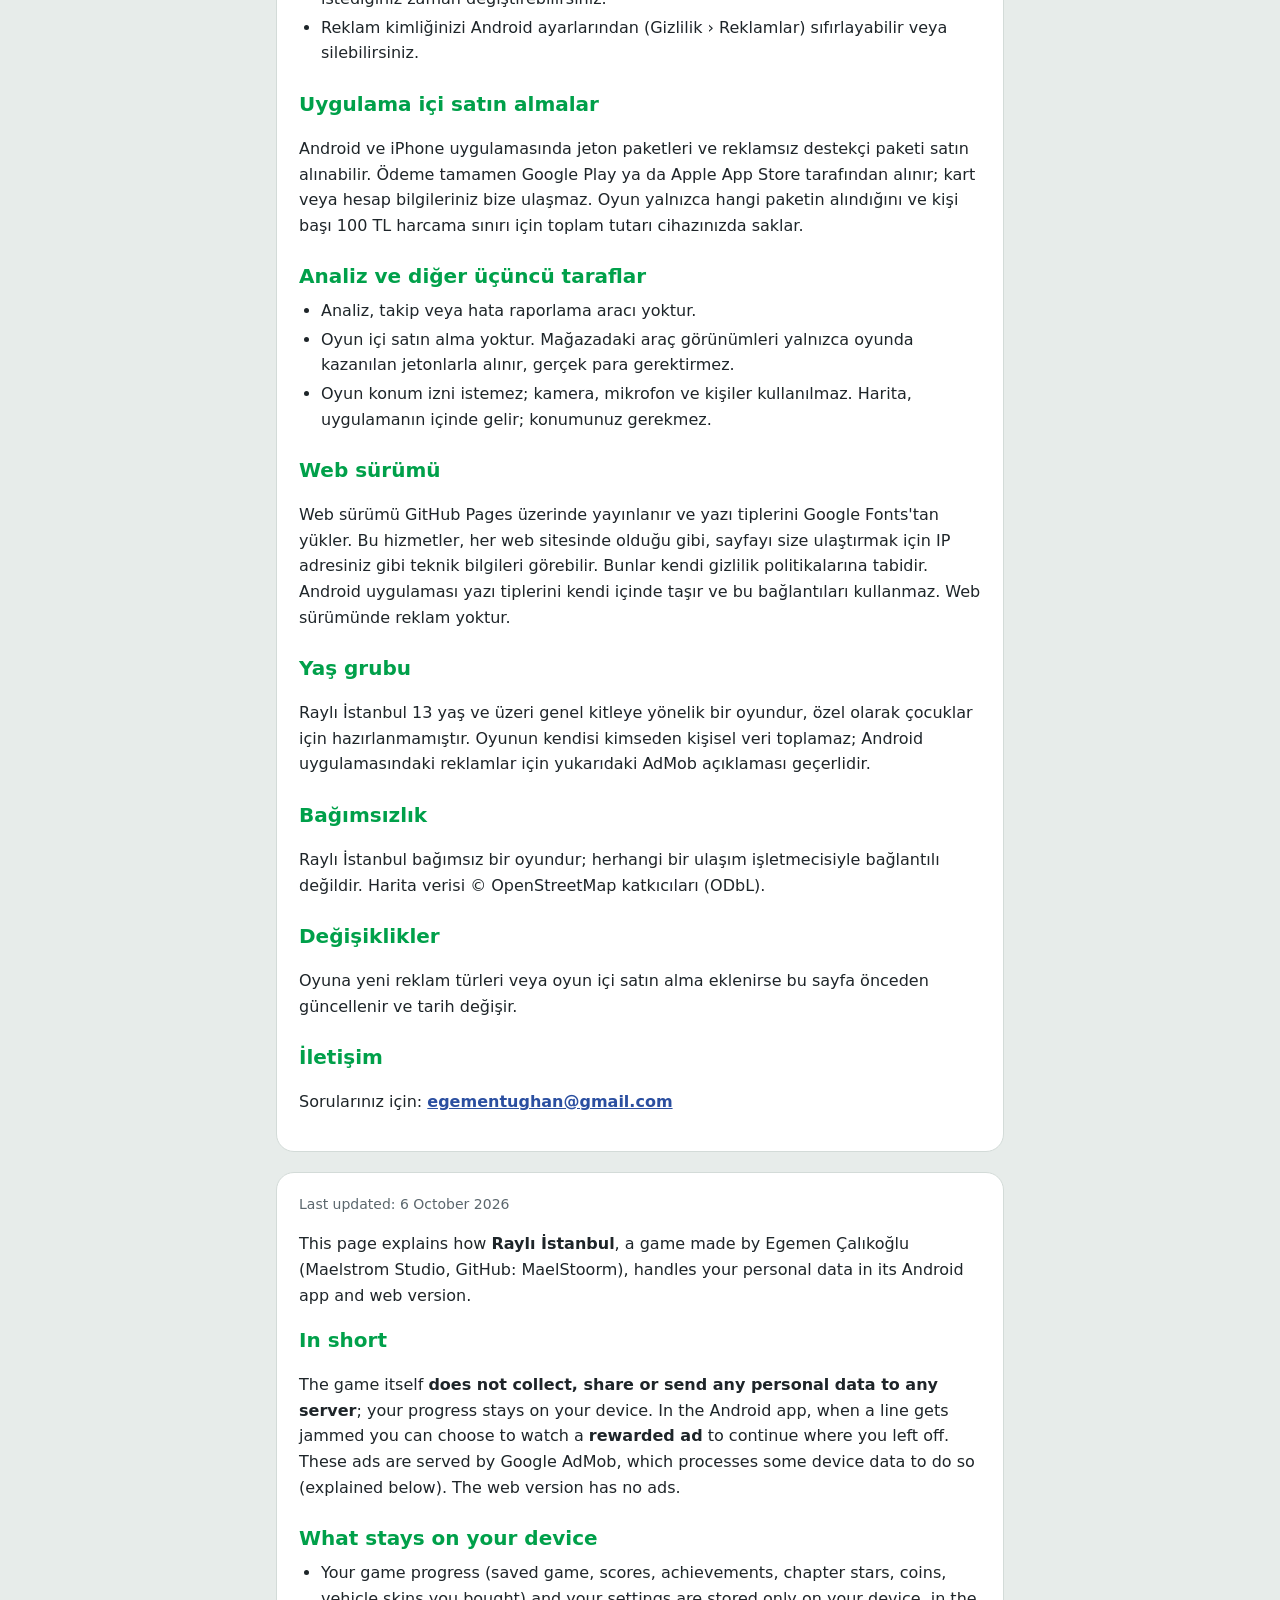
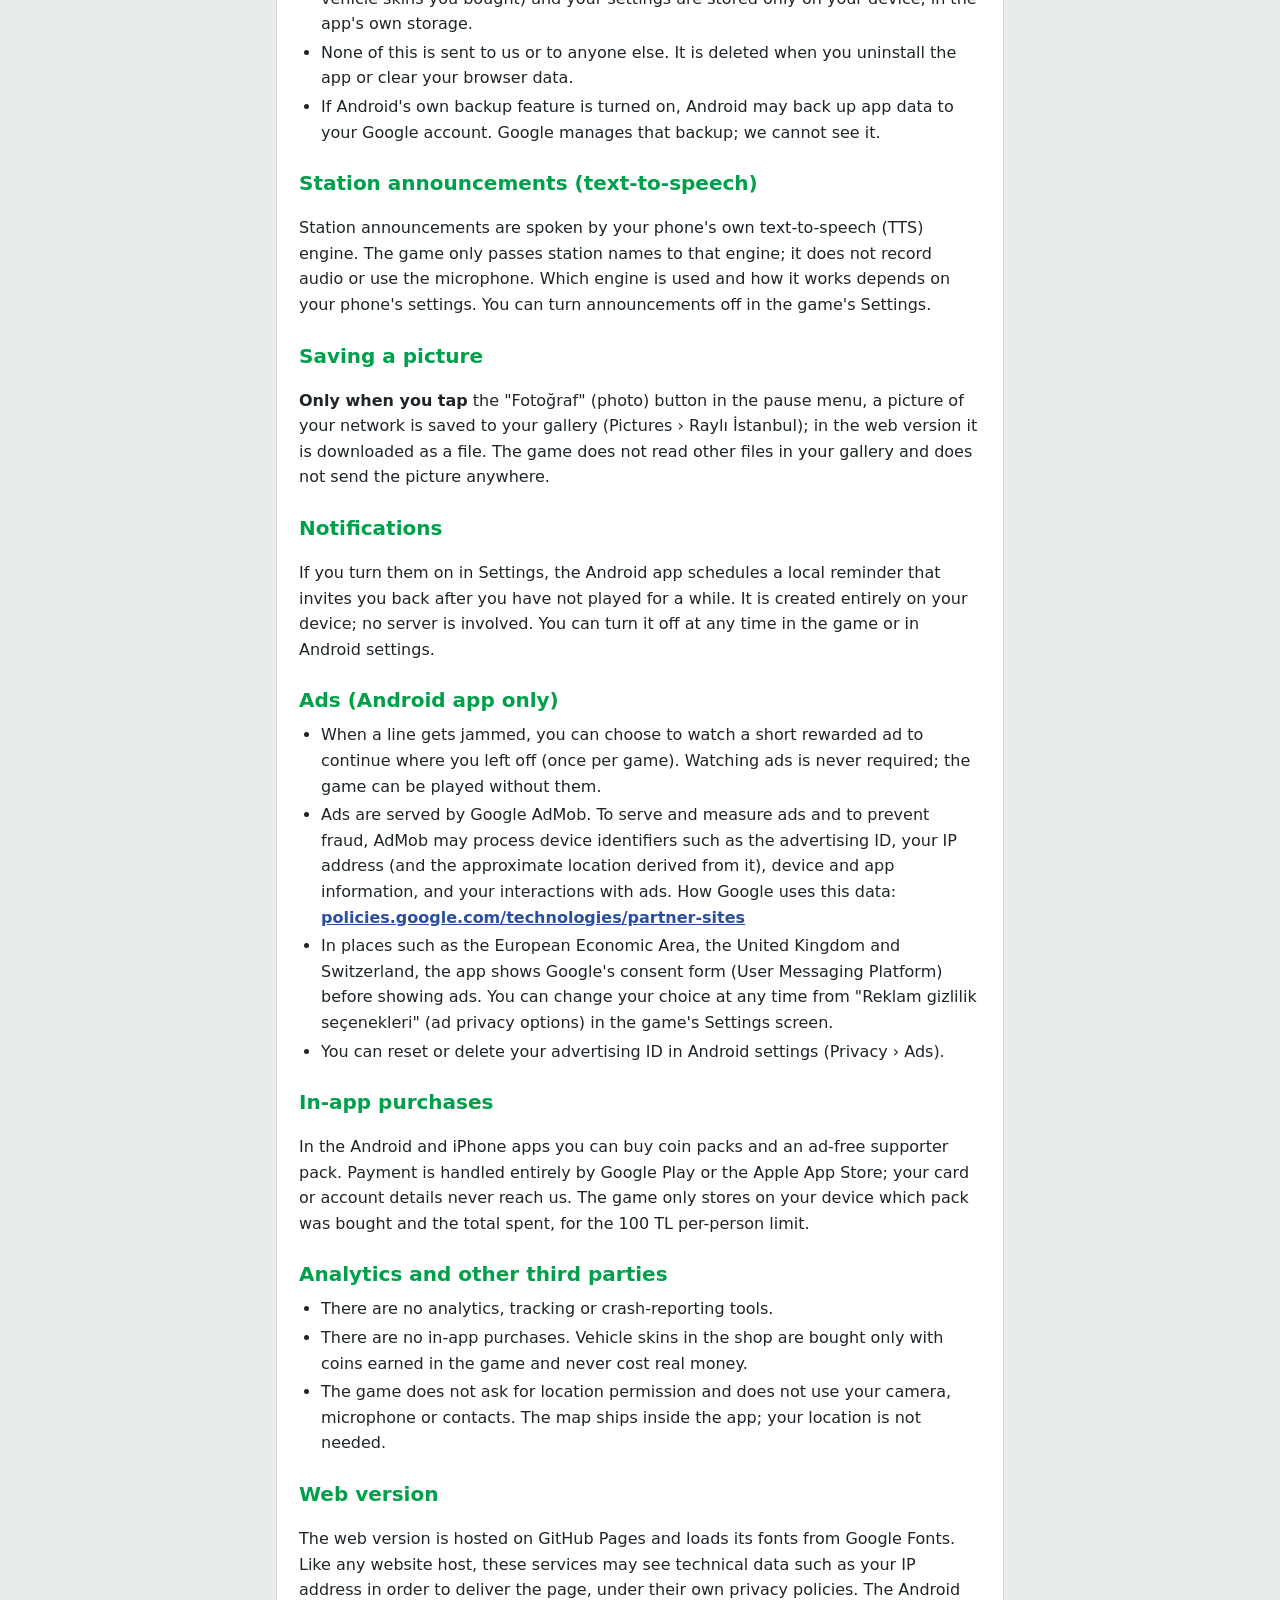
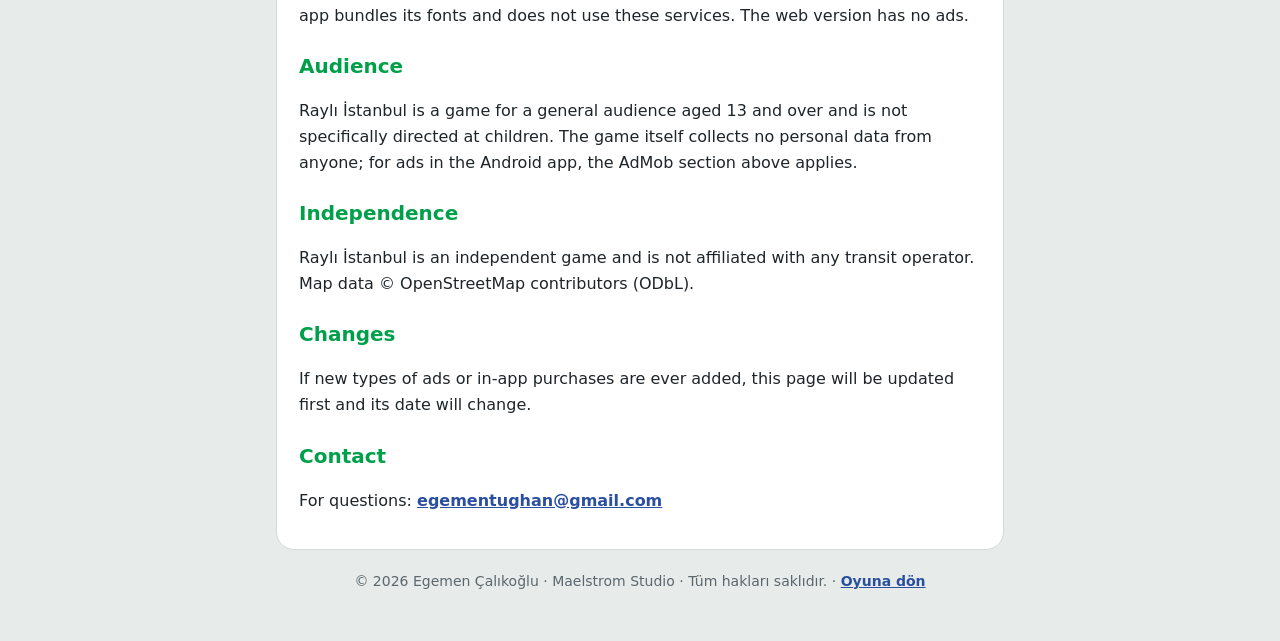
==== commit 91065be3: "Sürüm 4.0: günlük ödül, takvim etkinlikleri, memnuniyet, inşaat, bütçe modu, İngilizce, uygulama içi" ====
--- a/gizlilik.html
+++ b/gizlilik.html
@@ -69,6 +69,9 @@
     <li>Reklam kimliğinizi Android ayarlarından (Gizlilik › Reklamlar) sıfırlayabilir veya silebilirsiniz.</li>
   </ul>
 
+  <h2>Uygulama içi satın almalar</h2>
+  <p>Android ve iPhone uygulamasında jeton paketleri ve reklamsız destekçi paketi satın alınabilir. Ödeme tamamen Google Play ya da Apple App Store tarafından alınır; kart veya hesap bilgileriniz bize ulaşmaz. Oyun yalnızca hangi paketin alındığını ve kişi başı 100 TL harcama sınırı için toplam tutarı cihazınızda saklar.</p>
+
   <h2>Analiz ve diğer üçüncü taraflar</h2>
   <ul>
     <li>Analiz, takip veya hata raporlama aracı yoktur.</li>
@@ -123,6 +126,9 @@
     <li>You can reset or delete your advertising ID in Android settings (Privacy › Ads).</li>
   </ul>
 
+  <h2>In-app purchases</h2>
+  <p>In the Android and iPhone apps you can buy coin packs and an ad-free supporter pack. Payment is handled entirely by Google Play or the Apple App Store; your card or account details never reach us. The game only stores on your device which pack was bought and the total spent, for the 100 TL per-person limit.</p>
+
   <h2>Analytics and other third parties</h2>
   <ul>
     <li>There are no analytics, tracking or crash-reporting tools.</li>
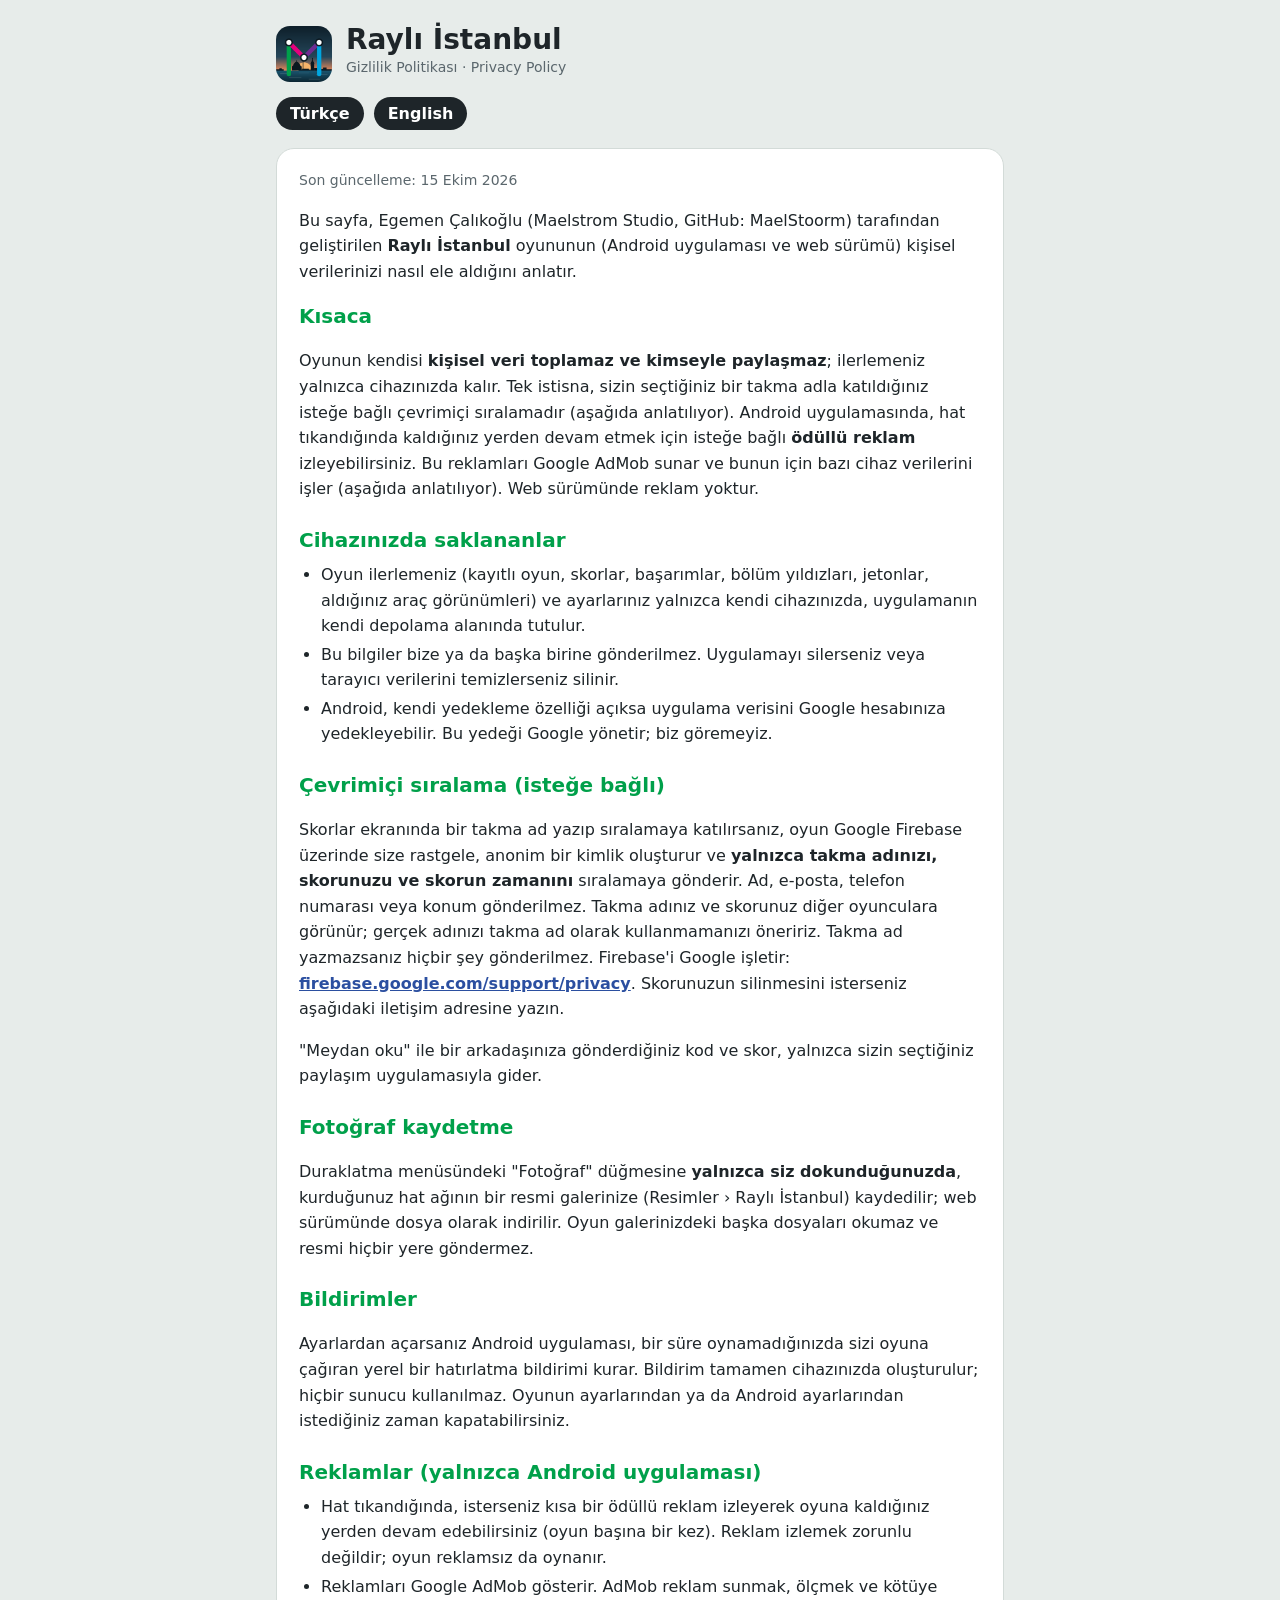
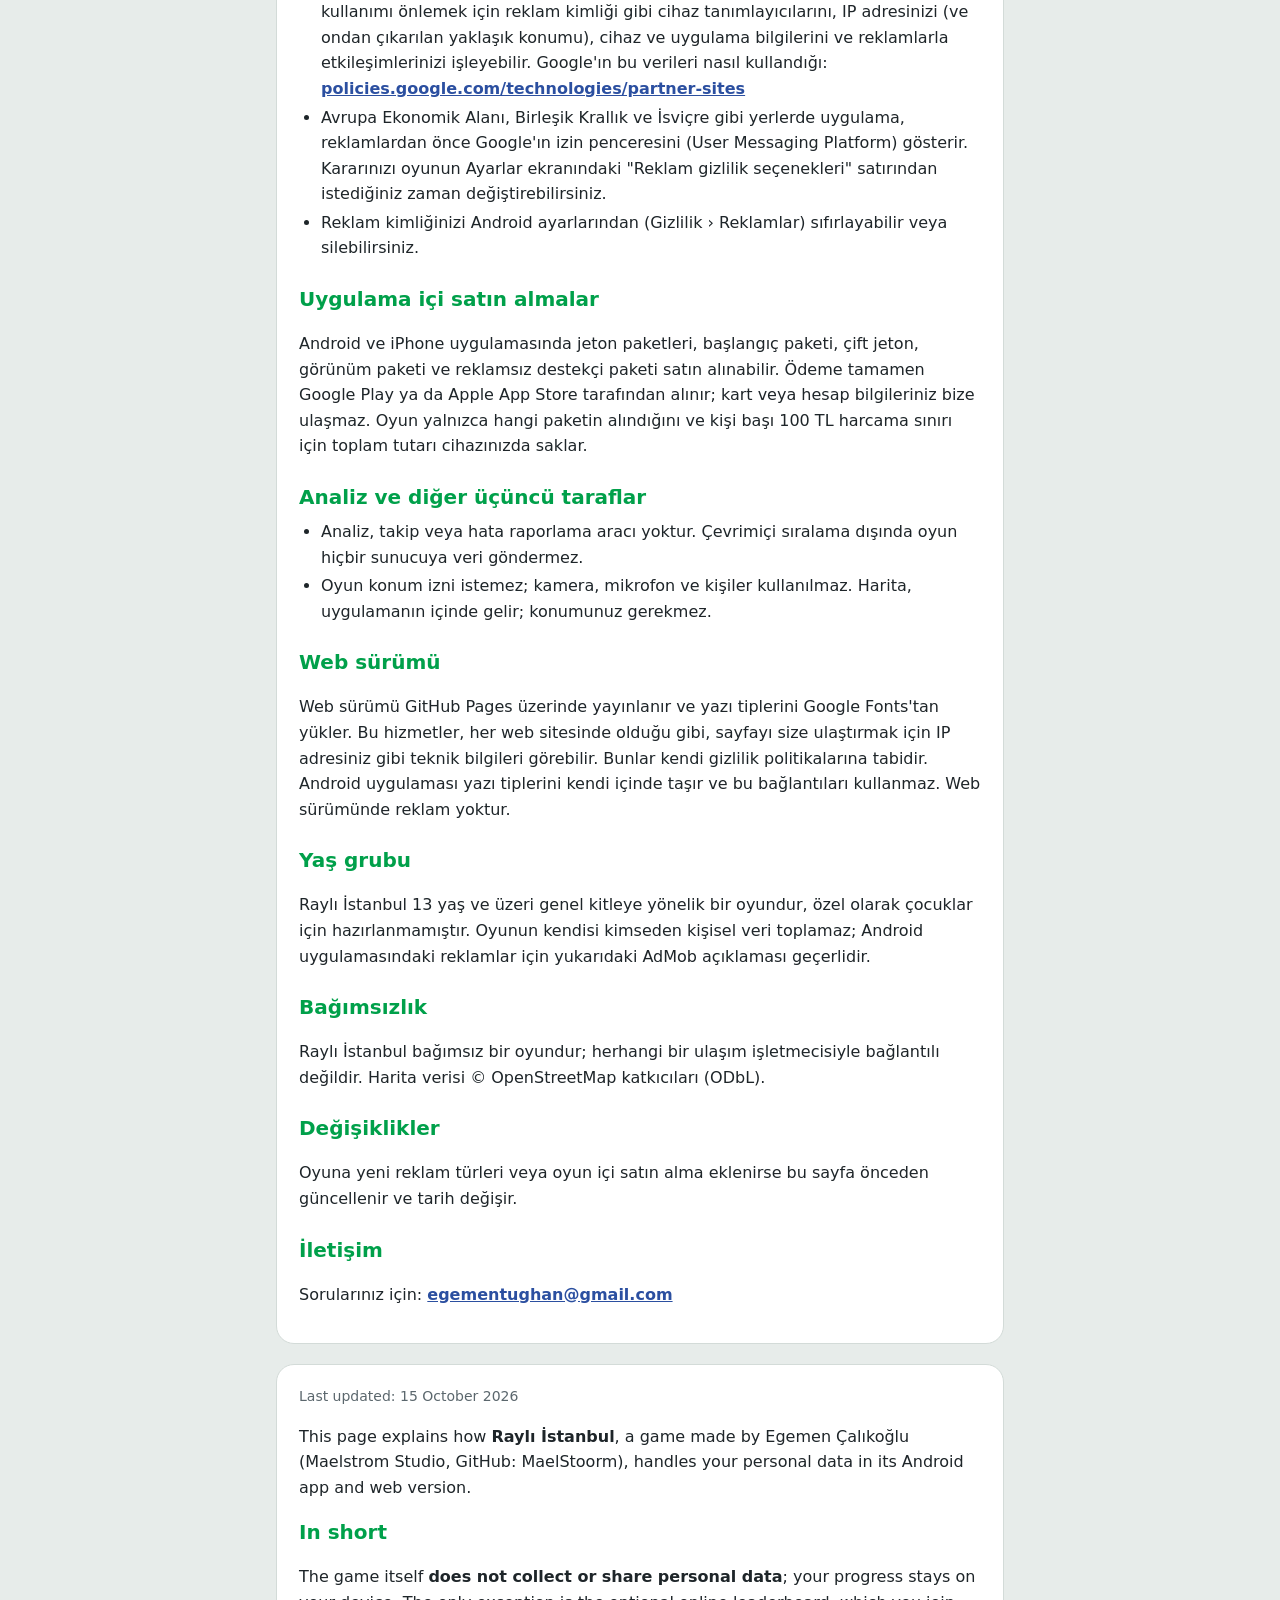
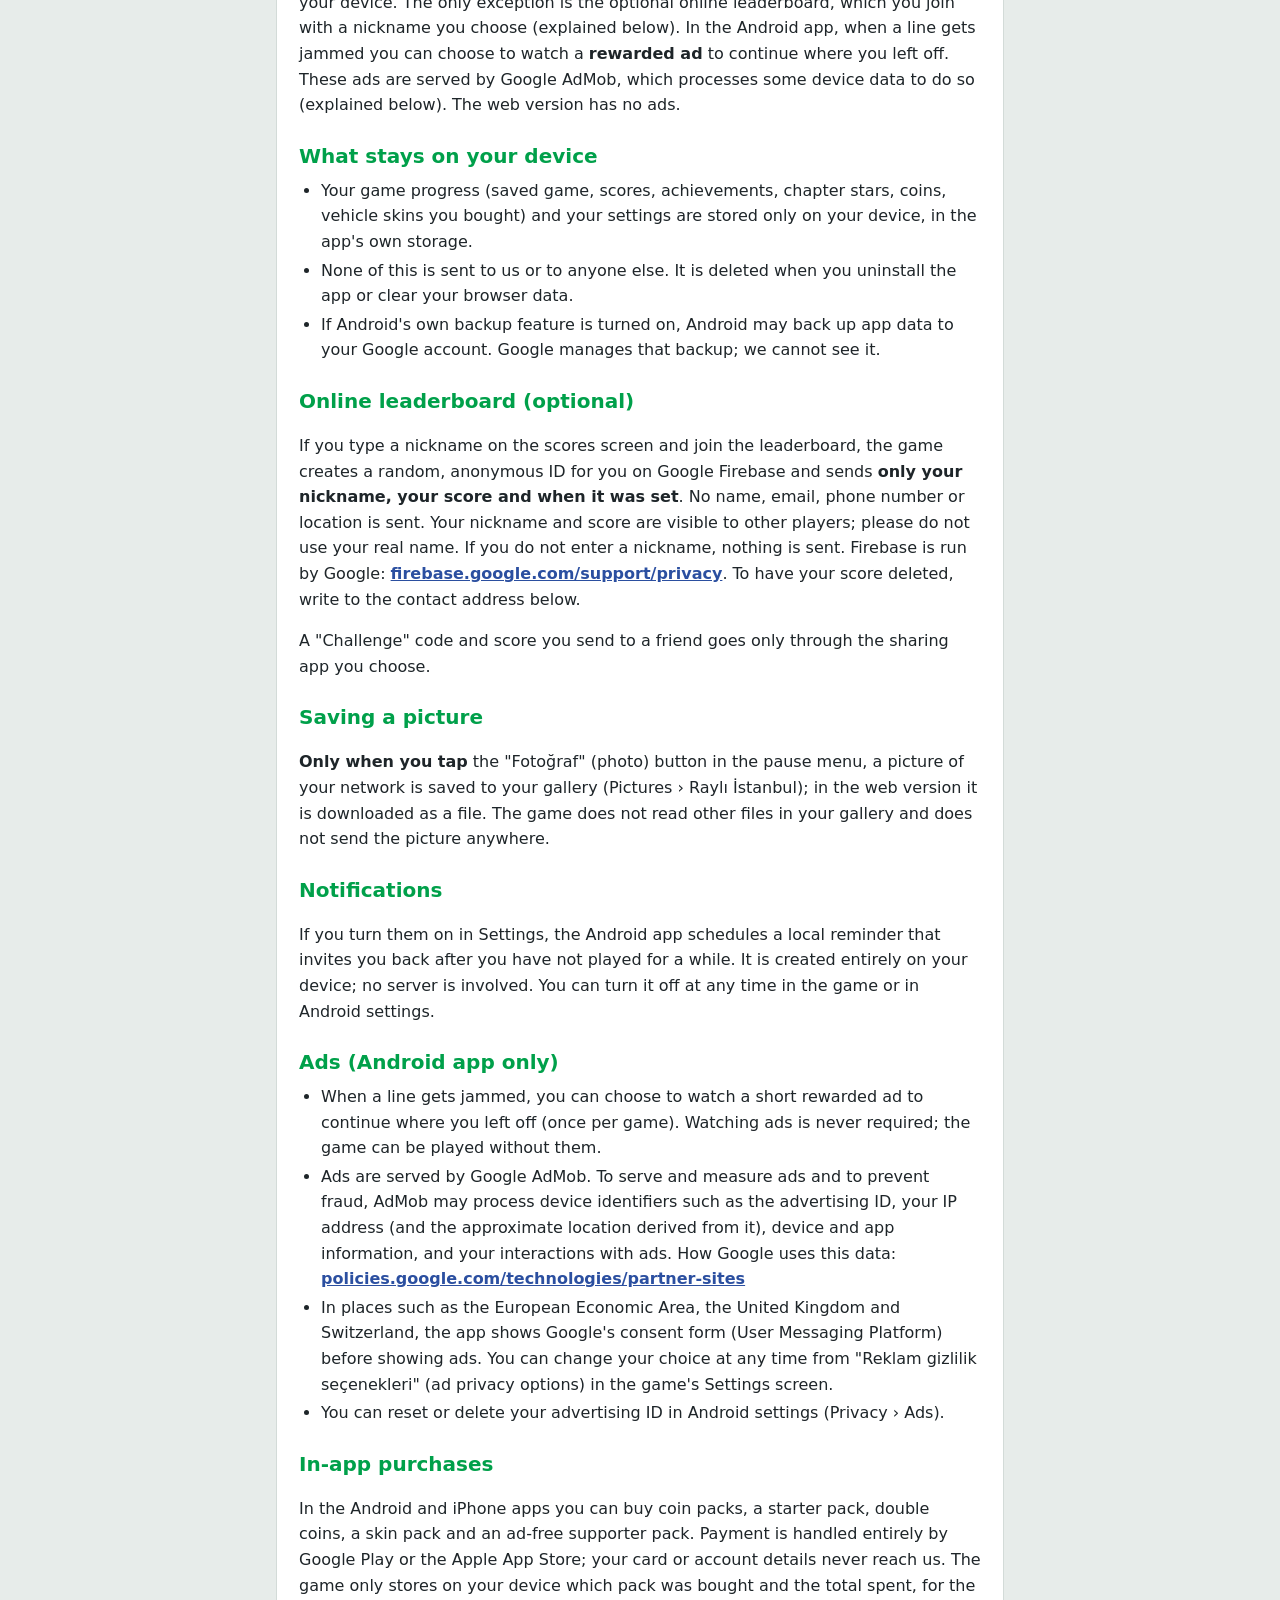
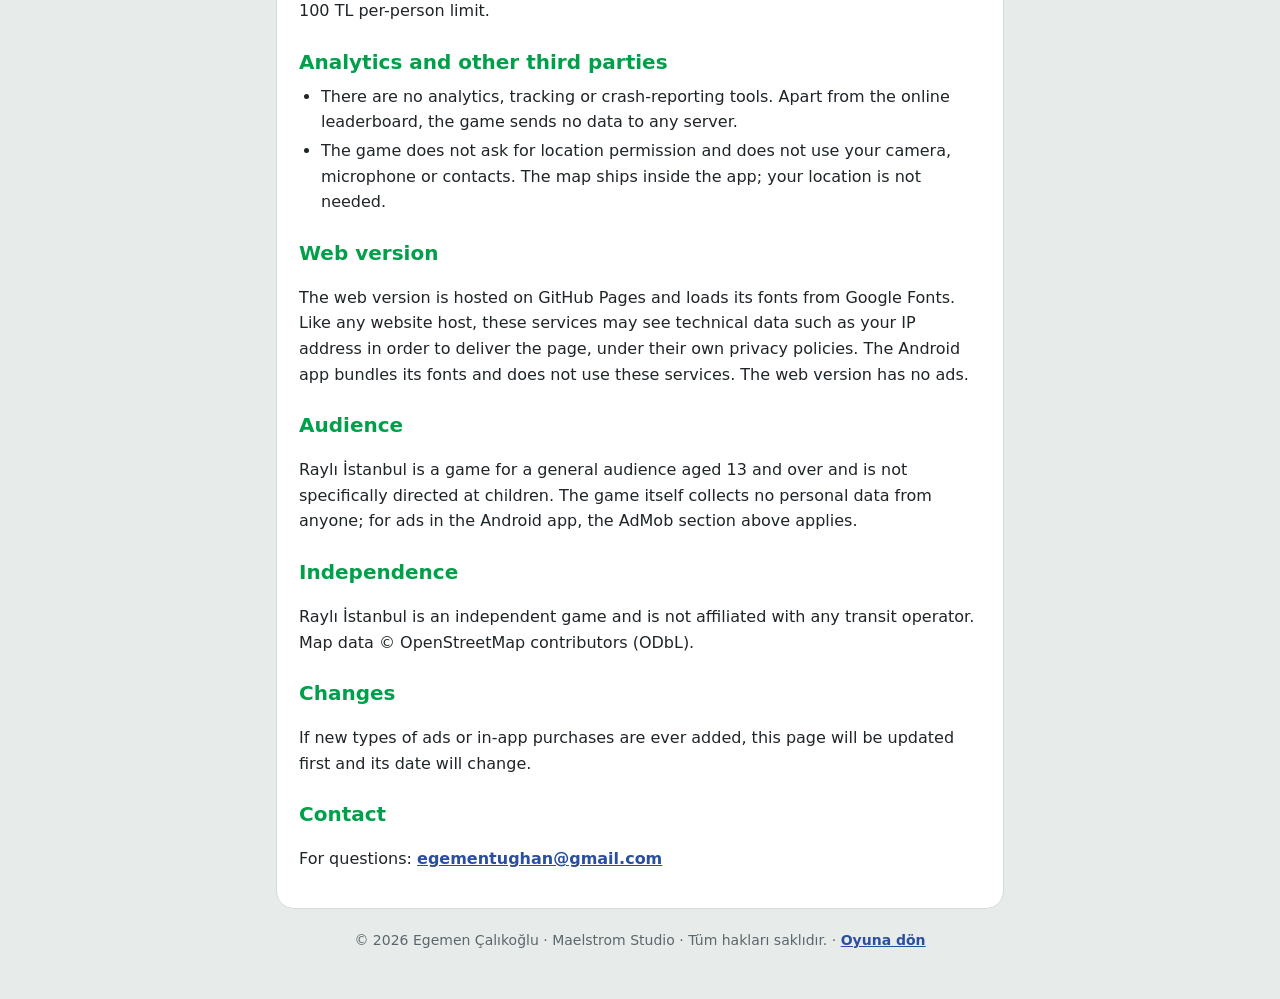
==== commit a3da36d1: "Sürüm 4.1: çevrimiçi sıralama, arkadaşa meydan okuma, eğitim, yeni paketler - Arkadaşa meydan okuma:" ====
--- a/gizlilik.html
+++ b/gizlilik.html
@@ -39,11 +39,11 @@
 <nav class="lang"><a href="#tr">Türkçe</a><a href="#en">English</a></nav>
 
 <section class="card" id="tr" lang="tr">
-  <p class="sub">Son güncelleme: 6 Ekim 2026</p>
+  <p class="sub">Son güncelleme: 15 Ekim 2026</p>
   <p>Bu sayfa, Egemen Çalıkoğlu (Maelstrom Studio, GitHub: MaelStoorm) tarafından geliştirilen <strong>Raylı İstanbul</strong> oyununun (Android uygulaması ve web sürümü) kişisel verilerinizi nasıl ele aldığını anlatır.</p>
 
   <h2>Kısaca</h2>
-  <p>Oyunun kendisi <strong>kişisel veri toplamaz, kimseyle paylaşmaz ve hiçbir sunucuya göndermez</strong>; ilerlemeniz yalnızca cihazınızda kalır. Android uygulamasında, hat tıkandığında kaldığınız yerden devam etmek için isteğe bağlı <strong>ödüllü reklam</strong> izleyebilirsiniz. Bu reklamları Google AdMob sunar ve bunun için bazı cihaz verilerini işler (aşağıda anlatılıyor). Web sürümünde reklam yoktur.</p>
+  <p>Oyunun kendisi <strong>kişisel veri toplamaz ve kimseyle paylaşmaz</strong>; ilerlemeniz yalnızca cihazınızda kalır. Tek istisna, sizin seçtiğiniz bir takma adla katıldığınız isteğe bağlı çevrimiçi sıralamadır (aşağıda anlatılıyor). Android uygulamasında, hat tıkandığında kaldığınız yerden devam etmek için isteğe bağlı <strong>ödüllü reklam</strong> izleyebilirsiniz. Bu reklamları Google AdMob sunar ve bunun için bazı cihaz verilerini işler (aşağıda anlatılıyor). Web sürümünde reklam yoktur.</p>
 
   <h2>Cihazınızda saklananlar</h2>
   <ul>
@@ -52,8 +52,9 @@
     <li>Android, kendi yedekleme özelliği açıksa uygulama verisini Google hesabınıza yedekleyebilir. Bu yedeği Google yönetir; biz göremeyiz.</li>
   </ul>
 
-  <h2>Durak anonsları (metin okuma)</h2>
-  <p>Durak anonsları telefonunuzun kendi metin okuma (TTS) motoruyla seslendirilir. Oyun yalnızca durak adlarını bu motora verir; sizden ses kaydı almaz ve mikrofon kullanmaz. Hangi motorun kullanılacağı ve nasıl çalıştığı telefonunuzun ayarlarına bağlıdır. Anonsları oyunun Ayarlar ekranından kapatabilirsiniz.</p>
+  <h2>Çevrimiçi sıralama (isteğe bağlı)</h2>
+  <p>Skorlar ekranında bir takma ad yazıp sıralamaya katılırsanız, oyun Google Firebase üzerinde size rastgele, anonim bir kimlik oluşturur ve <strong>yalnızca takma adınızı, skorunuzu ve skorun zamanını</strong> sıralamaya gönderir. Ad, e-posta, telefon numarası veya konum gönderilmez. Takma adınız ve skorunuz diğer oyunculara görünür; gerçek adınızı takma ad olarak kullanmamanızı öneririz. Takma ad yazmazsanız hiçbir şey gönderilmez. Firebase'i Google işletir: <a href="https://firebase.google.com/support/privacy">firebase.google.com/support/privacy</a>. Skorunuzun silinmesini isterseniz aşağıdaki iletişim adresine yazın.</p>
+  <p>"Meydan oku" ile bir arkadaşınıza gönderdiğiniz kod ve skor, yalnızca sizin seçtiğiniz paylaşım uygulamasıyla gider.</p>
 
   <h2>Fotoğraf kaydetme</h2>
   <p>Duraklatma menüsündeki "Fotoğraf" düğmesine <strong>yalnızca siz dokunduğunuzda</strong>, kurduğunuz hat ağının bir resmi galerinize (Resimler › Raylı İstanbul) kaydedilir; web sürümünde dosya olarak indirilir. Oyun galerinizdeki başka dosyaları okumaz ve resmi hiçbir yere göndermez.</p>
@@ -70,12 +71,11 @@
   </ul>
 
   <h2>Uygulama içi satın almalar</h2>
-  <p>Android ve iPhone uygulamasında jeton paketleri ve reklamsız destekçi paketi satın alınabilir. Ödeme tamamen Google Play ya da Apple App Store tarafından alınır; kart veya hesap bilgileriniz bize ulaşmaz. Oyun yalnızca hangi paketin alındığını ve kişi başı 100 TL harcama sınırı için toplam tutarı cihazınızda saklar.</p>
+  <p>Android ve iPhone uygulamasında jeton paketleri, başlangıç paketi, çift jeton, görünüm paketi ve reklamsız destekçi paketi satın alınabilir. Ödeme tamamen Google Play ya da Apple App Store tarafından alınır; kart veya hesap bilgileriniz bize ulaşmaz. Oyun yalnızca hangi paketin alındığını ve kişi başı 100 TL harcama sınırı için toplam tutarı cihazınızda saklar.</p>
 
   <h2>Analiz ve diğer üçüncü taraflar</h2>
   <ul>
-    <li>Analiz, takip veya hata raporlama aracı yoktur.</li>
-    <li>Oyun içi satın alma yoktur. Mağazadaki araç görünümleri yalnızca oyunda kazanılan jetonlarla alınır, gerçek para gerektirmez.</li>
+    <li>Analiz, takip veya hata raporlama aracı yoktur. Çevrimiçi sıralama dışında oyun hiçbir sunucuya veri göndermez.</li>
     <li>Oyun konum izni istemez; kamera, mikrofon ve kişiler kullanılmaz. Harita, uygulamanın içinde gelir; konumunuz gerekmez.</li>
   </ul>
 
@@ -96,11 +96,11 @@
 </section>
 
 <section class="card" id="en" lang="en">
-  <p class="sub">Last updated: 6 October 2026</p>
+  <p class="sub">Last updated: 15 October 2026</p>
   <p>This page explains how <strong>Raylı İstanbul</strong>, a game made by Egemen Çalıkoğlu (Maelstrom Studio, GitHub: MaelStoorm), handles your personal data in its Android app and web version.</p>
 
   <h2>In short</h2>
-  <p>The game itself <strong>does not collect, share or send any personal data to any server</strong>; your progress stays on your device. In the Android app, when a line gets jammed you can choose to watch a <strong>rewarded ad</strong> to continue where you left off. These ads are served by Google AdMob, which processes some device data to do so (explained below). The web version has no ads.</p>
+  <p>The game itself <strong>does not collect or share personal data</strong>; your progress stays on your device. The only exception is the optional online leaderboard, which you join with a nickname you choose (explained below). In the Android app, when a line gets jammed you can choose to watch a <strong>rewarded ad</strong> to continue where you left off. These ads are served by Google AdMob, which processes some device data to do so (explained below). The web version has no ads.</p>
 
   <h2>What stays on your device</h2>
   <ul>
@@ -109,8 +109,9 @@
     <li>If Android's own backup feature is turned on, Android may back up app data to your Google account. Google manages that backup; we cannot see it.</li>
   </ul>
 
-  <h2>Station announcements (text-to-speech)</h2>
-  <p>Station announcements are spoken by your phone's own text-to-speech (TTS) engine. The game only passes station names to that engine; it does not record audio or use the microphone. Which engine is used and how it works depends on your phone's settings. You can turn announcements off in the game's Settings.</p>
+  <h2>Online leaderboard (optional)</h2>
+  <p>If you type a nickname on the scores screen and join the leaderboard, the game creates a random, anonymous ID for you on Google Firebase and sends <strong>only your nickname, your score and when it was set</strong>. No name, email, phone number or location is sent. Your nickname and score are visible to other players; please do not use your real name. If you do not enter a nickname, nothing is sent. Firebase is run by Google: <a href="https://firebase.google.com/support/privacy">firebase.google.com/support/privacy</a>. To have your score deleted, write to the contact address below.</p>
+  <p>A "Challenge" code and score you send to a friend goes only through the sharing app you choose.</p>
 
   <h2>Saving a picture</h2>
   <p><strong>Only when you tap</strong> the "Fotoğraf" (photo) button in the pause menu, a picture of your network is saved to your gallery (Pictures › Raylı İstanbul); in the web version it is downloaded as a file. The game does not read other files in your gallery and does not send the picture anywhere.</p>
@@ -127,12 +128,11 @@
   </ul>
 
   <h2>In-app purchases</h2>
-  <p>In the Android and iPhone apps you can buy coin packs and an ad-free supporter pack. Payment is handled entirely by Google Play or the Apple App Store; your card or account details never reach us. The game only stores on your device which pack was bought and the total spent, for the 100 TL per-person limit.</p>
+  <p>In the Android and iPhone apps you can buy coin packs, a starter pack, double coins, a skin pack and an ad-free supporter pack. Payment is handled entirely by Google Play or the Apple App Store; your card or account details never reach us. The game only stores on your device which pack was bought and the total spent, for the 100 TL per-person limit.</p>
 
   <h2>Analytics and other third parties</h2>
   <ul>
-    <li>There are no analytics, tracking or crash-reporting tools.</li>
-    <li>There are no in-app purchases. Vehicle skins in the shop are bought only with coins earned in the game and never cost real money.</li>
+    <li>There are no analytics, tracking or crash-reporting tools. Apart from the online leaderboard, the game sends no data to any server.</li>
     <li>The game does not ask for location permission and does not use your camera, microphone or contacts. The map ships inside the app; your location is not needed.</li>
   </ul>
 
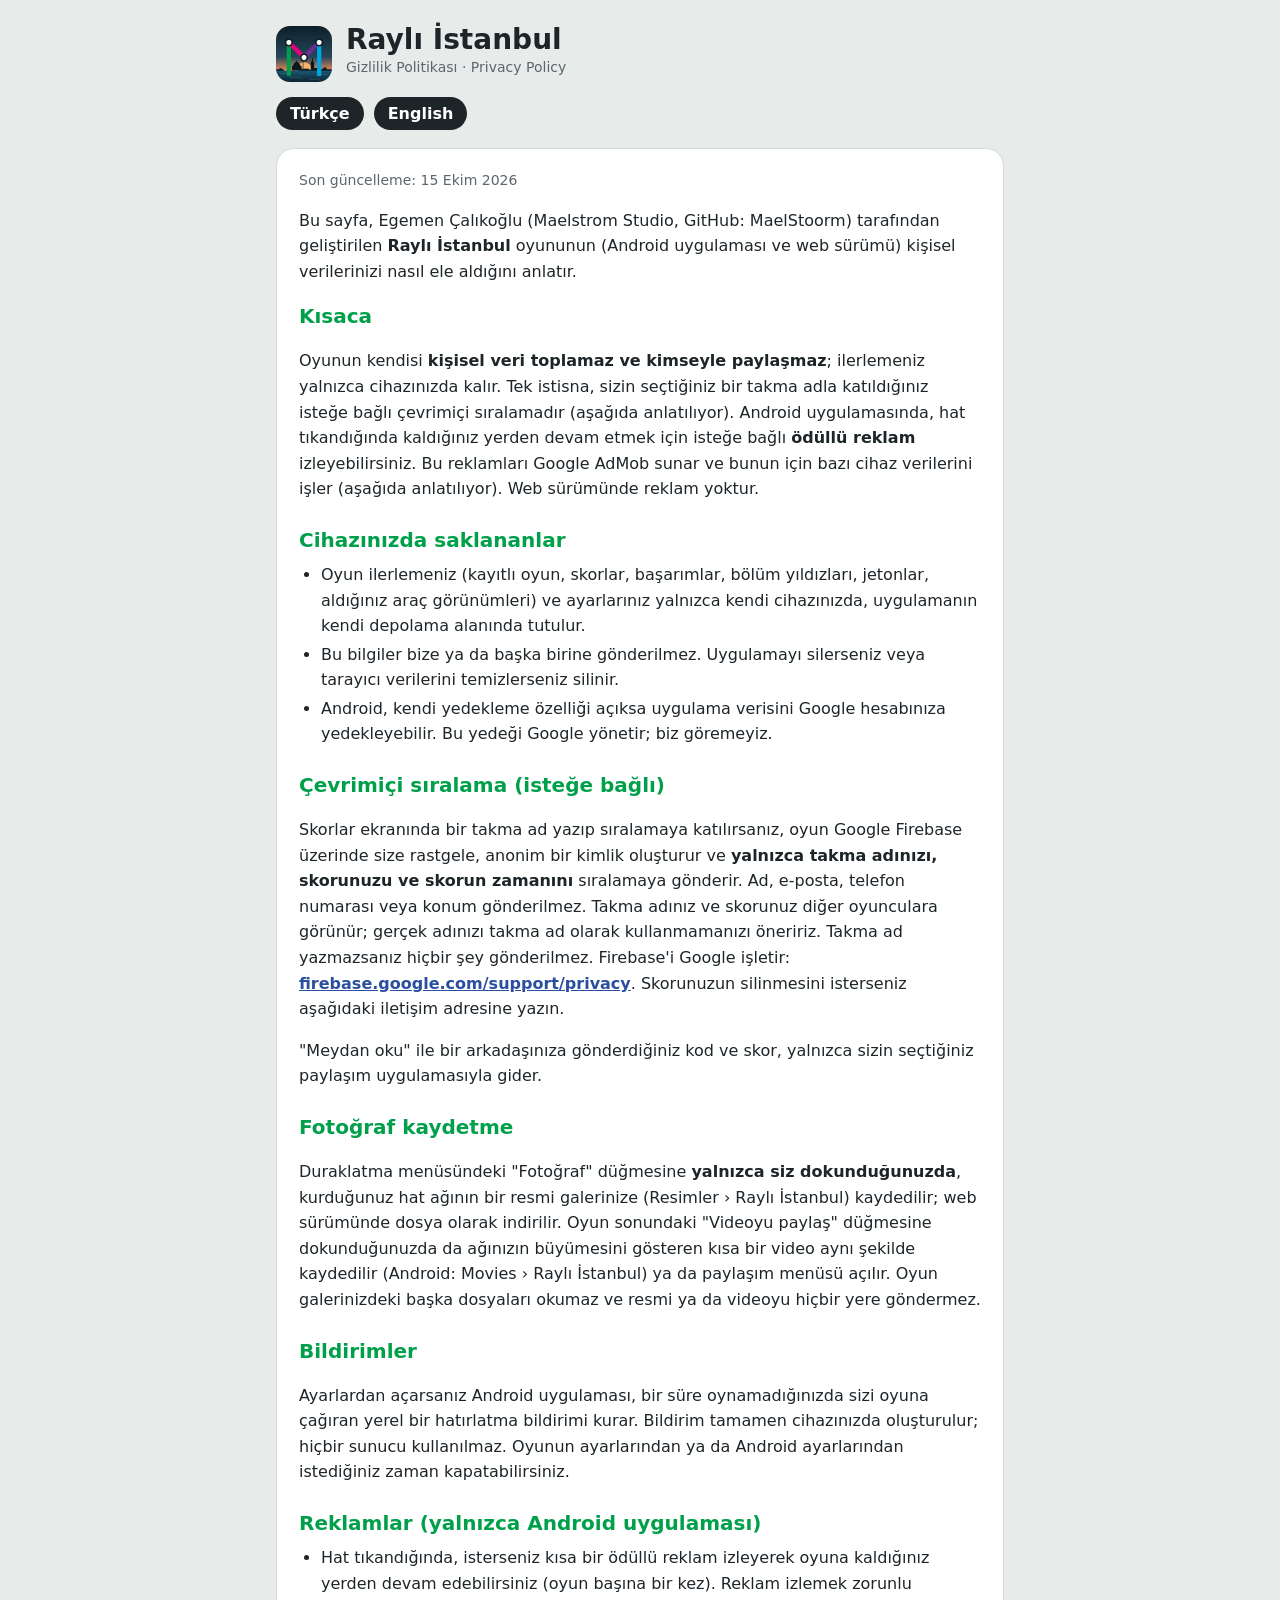
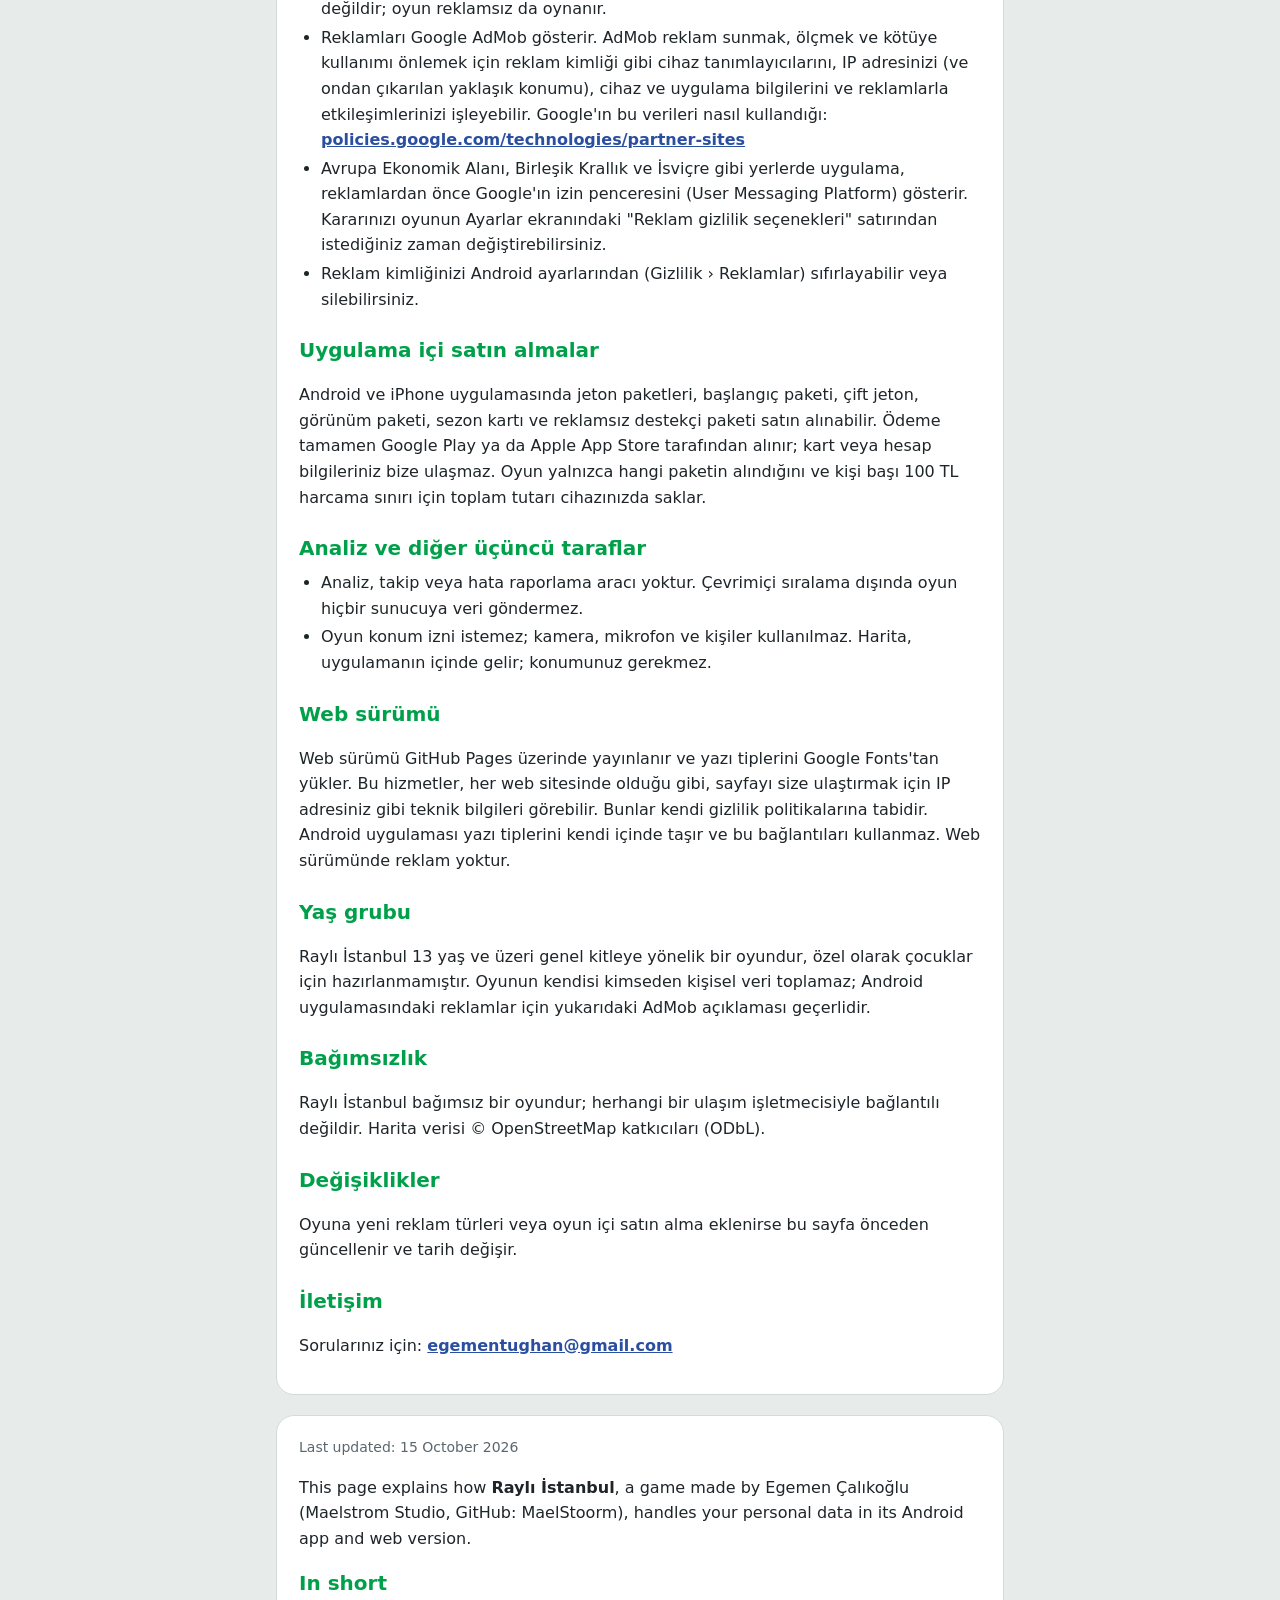
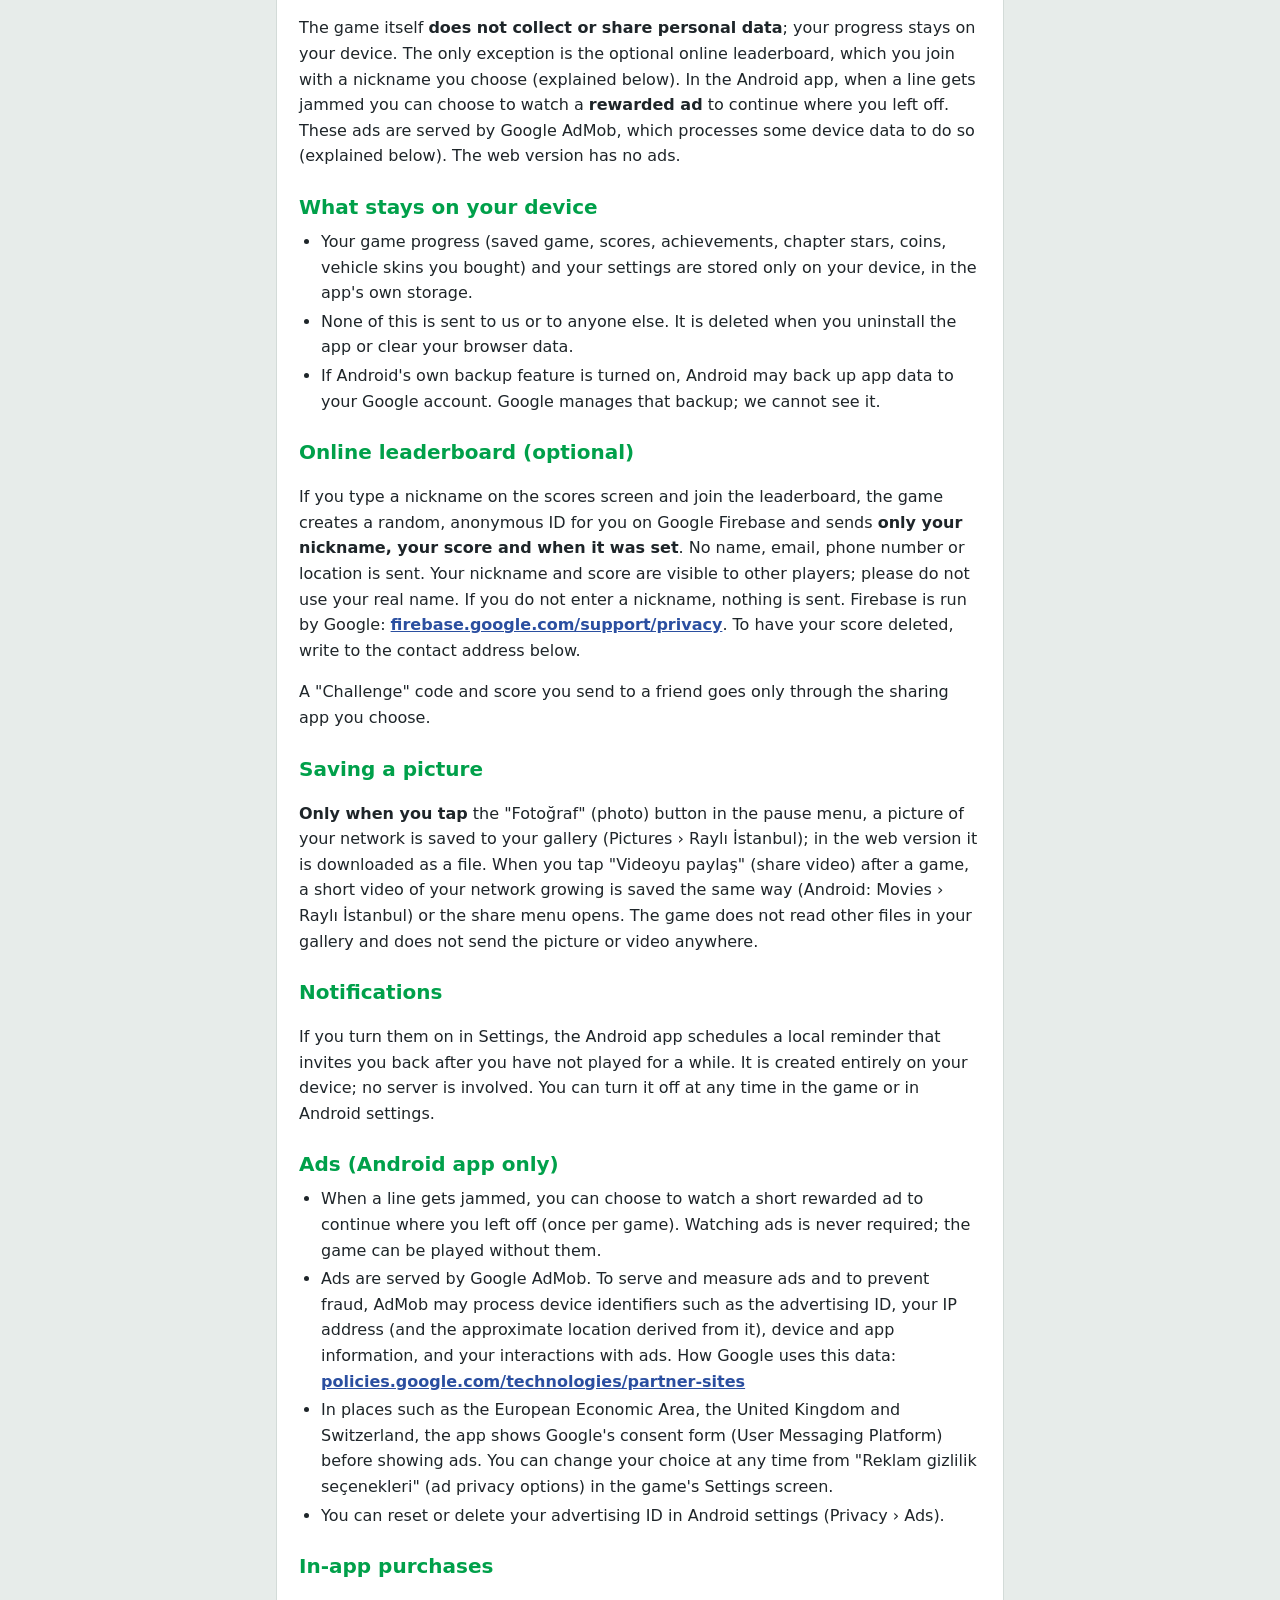
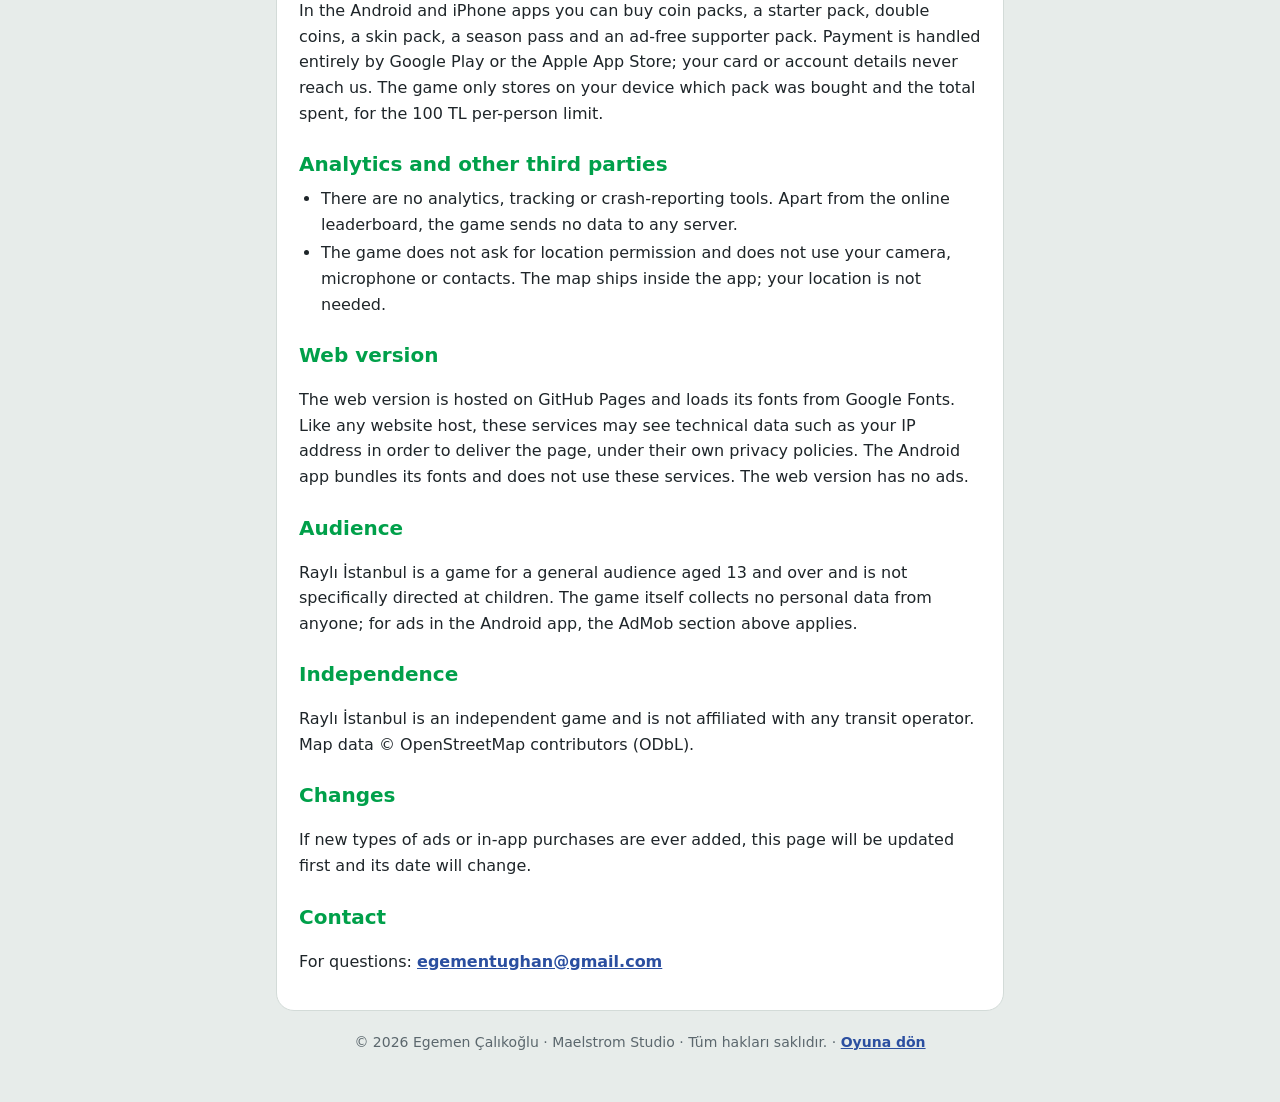
==== commit a3734ad0: "Vapur hatları, serbest mod, oyun sonu tekrarı ve sezon kartı - Şehir Hatları vapurları: Eminönü–Kadı" ====
--- a/gizlilik.html
+++ b/gizlilik.html
@@ -57,7 +57,7 @@
   <p>"Meydan oku" ile bir arkadaşınıza gönderdiğiniz kod ve skor, yalnızca sizin seçtiğiniz paylaşım uygulamasıyla gider.</p>
 
   <h2>Fotoğraf kaydetme</h2>
-  <p>Duraklatma menüsündeki "Fotoğraf" düğmesine <strong>yalnızca siz dokunduğunuzda</strong>, kurduğunuz hat ağının bir resmi galerinize (Resimler › Raylı İstanbul) kaydedilir; web sürümünde dosya olarak indirilir. Oyun galerinizdeki başka dosyaları okumaz ve resmi hiçbir yere göndermez.</p>
+  <p>Duraklatma menüsündeki "Fotoğraf" düğmesine <strong>yalnızca siz dokunduğunuzda</strong>, kurduğunuz hat ağının bir resmi galerinize (Resimler › Raylı İstanbul) kaydedilir; web sürümünde dosya olarak indirilir. Oyun sonundaki "Videoyu paylaş" düğmesine dokunduğunuzda da ağınızın büyümesini gösteren kısa bir video aynı şekilde kaydedilir (Android: Movies › Raylı İstanbul) ya da paylaşım menüsü açılır. Oyun galerinizdeki başka dosyaları okumaz ve resmi ya da videoyu hiçbir yere göndermez.</p>
 
   <h2>Bildirimler</h2>
   <p>Ayarlardan açarsanız Android uygulaması, bir süre oynamadığınızda sizi oyuna çağıran yerel bir hatırlatma bildirimi kurar. Bildirim tamamen cihazınızda oluşturulur; hiçbir sunucu kullanılmaz. Oyunun ayarlarından ya da Android ayarlarından istediğiniz zaman kapatabilirsiniz.</p>
@@ -71,7 +71,7 @@
   </ul>
 
   <h2>Uygulama içi satın almalar</h2>
-  <p>Android ve iPhone uygulamasında jeton paketleri, başlangıç paketi, çift jeton, görünüm paketi ve reklamsız destekçi paketi satın alınabilir. Ödeme tamamen Google Play ya da Apple App Store tarafından alınır; kart veya hesap bilgileriniz bize ulaşmaz. Oyun yalnızca hangi paketin alındığını ve kişi başı 100 TL harcama sınırı için toplam tutarı cihazınızda saklar.</p>
+  <p>Android ve iPhone uygulamasında jeton paketleri, başlangıç paketi, çift jeton, görünüm paketi, sezon kartı ve reklamsız destekçi paketi satın alınabilir. Ödeme tamamen Google Play ya da Apple App Store tarafından alınır; kart veya hesap bilgileriniz bize ulaşmaz. Oyun yalnızca hangi paketin alındığını ve kişi başı 100 TL harcama sınırı için toplam tutarı cihazınızda saklar.</p>
 
   <h2>Analiz ve diğer üçüncü taraflar</h2>
   <ul>
@@ -114,7 +114,7 @@
   <p>A "Challenge" code and score you send to a friend goes only through the sharing app you choose.</p>
 
   <h2>Saving a picture</h2>
-  <p><strong>Only when you tap</strong> the "Fotoğraf" (photo) button in the pause menu, a picture of your network is saved to your gallery (Pictures › Raylı İstanbul); in the web version it is downloaded as a file. The game does not read other files in your gallery and does not send the picture anywhere.</p>
+  <p><strong>Only when you tap</strong> the "Fotoğraf" (photo) button in the pause menu, a picture of your network is saved to your gallery (Pictures › Raylı İstanbul); in the web version it is downloaded as a file. When you tap "Videoyu paylaş" (share video) after a game, a short video of your network growing is saved the same way (Android: Movies › Raylı İstanbul) or the share menu opens. The game does not read other files in your gallery and does not send the picture or video anywhere.</p>
 
   <h2>Notifications</h2>
   <p>If you turn them on in Settings, the Android app schedules a local reminder that invites you back after you have not played for a while. It is created entirely on your device; no server is involved. You can turn it off at any time in the game or in Android settings.</p>
@@ -128,7 +128,7 @@
   </ul>
 
   <h2>In-app purchases</h2>
-  <p>In the Android and iPhone apps you can buy coin packs, a starter pack, double coins, a skin pack and an ad-free supporter pack. Payment is handled entirely by Google Play or the Apple App Store; your card or account details never reach us. The game only stores on your device which pack was bought and the total spent, for the 100 TL per-person limit.</p>
+  <p>In the Android and iPhone apps you can buy coin packs, a starter pack, double coins, a skin pack, a season pass and an ad-free supporter pack. Payment is handled entirely by Google Play or the Apple App Store; your card or account details never reach us. The game only stores on your device which pack was bought and the total spent, for the 100 TL per-person limit.</p>
 
   <h2>Analytics and other third parties</h2>
   <ul>
